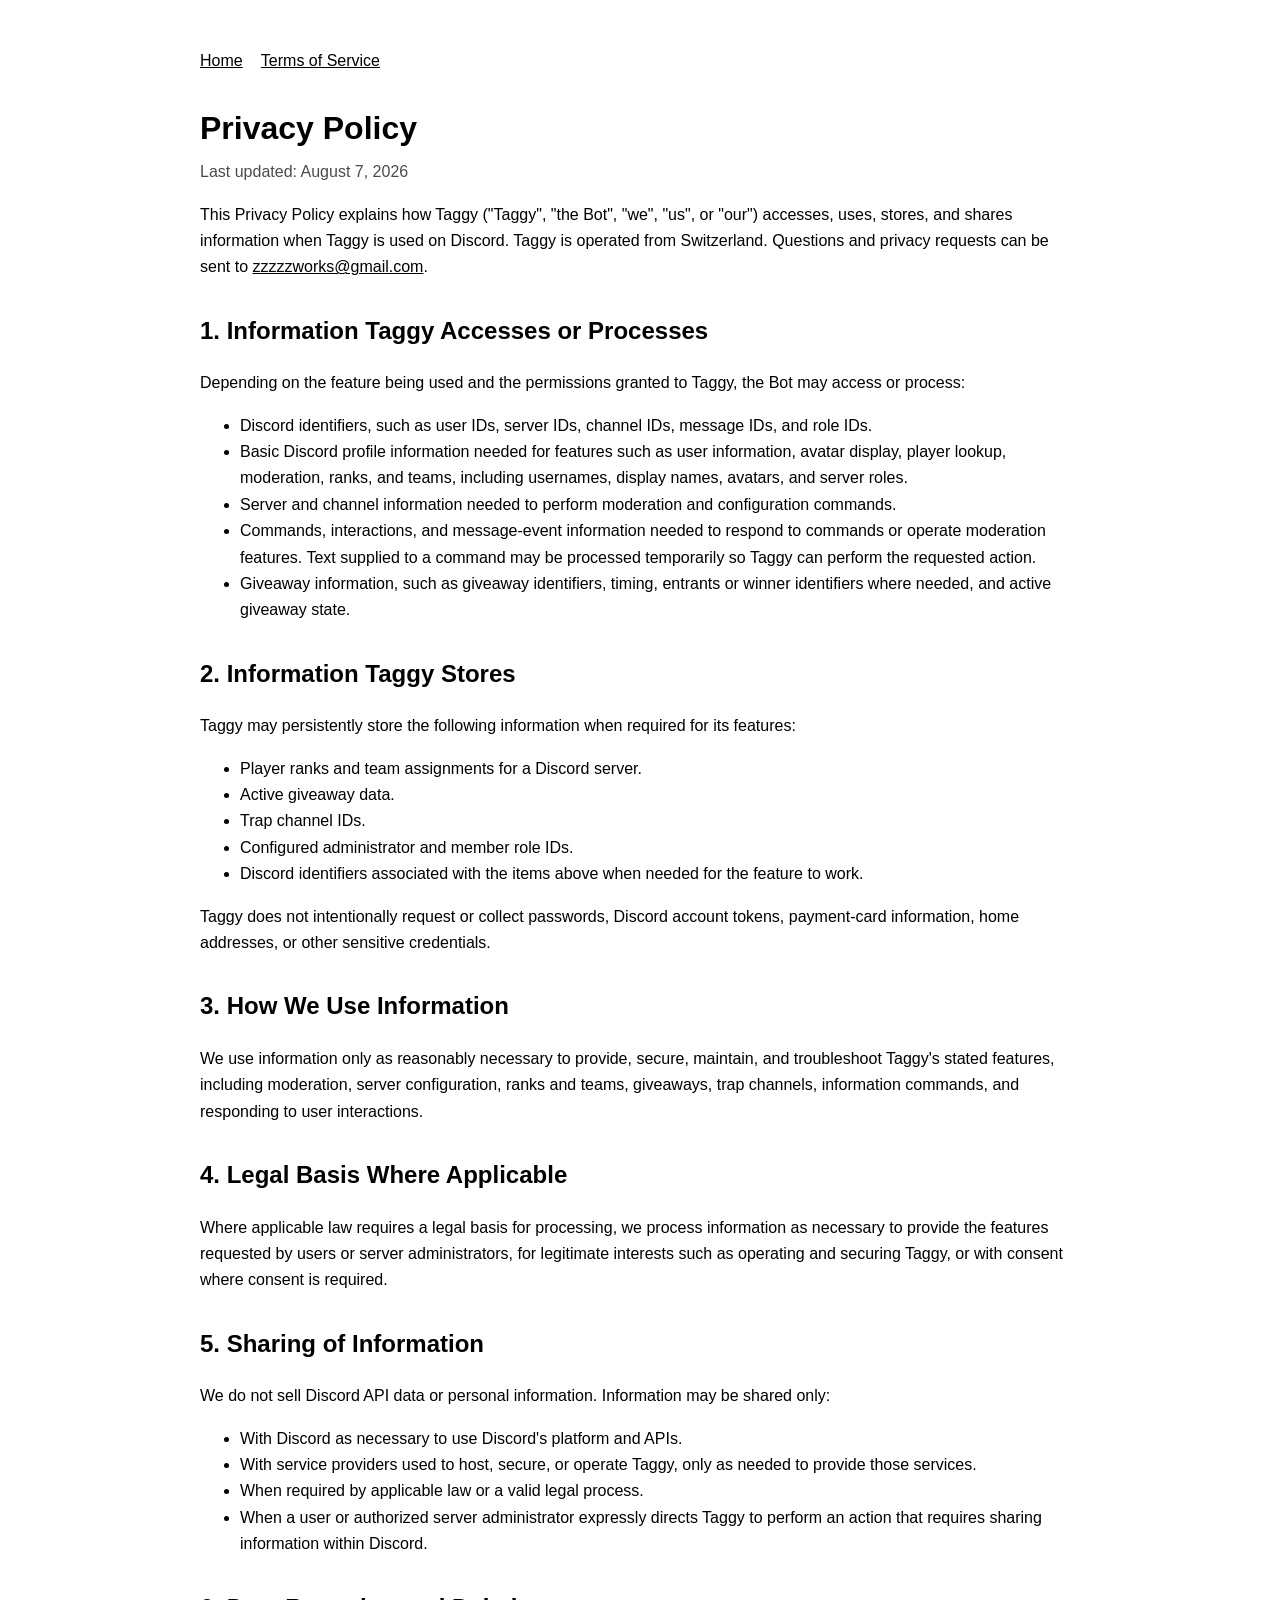
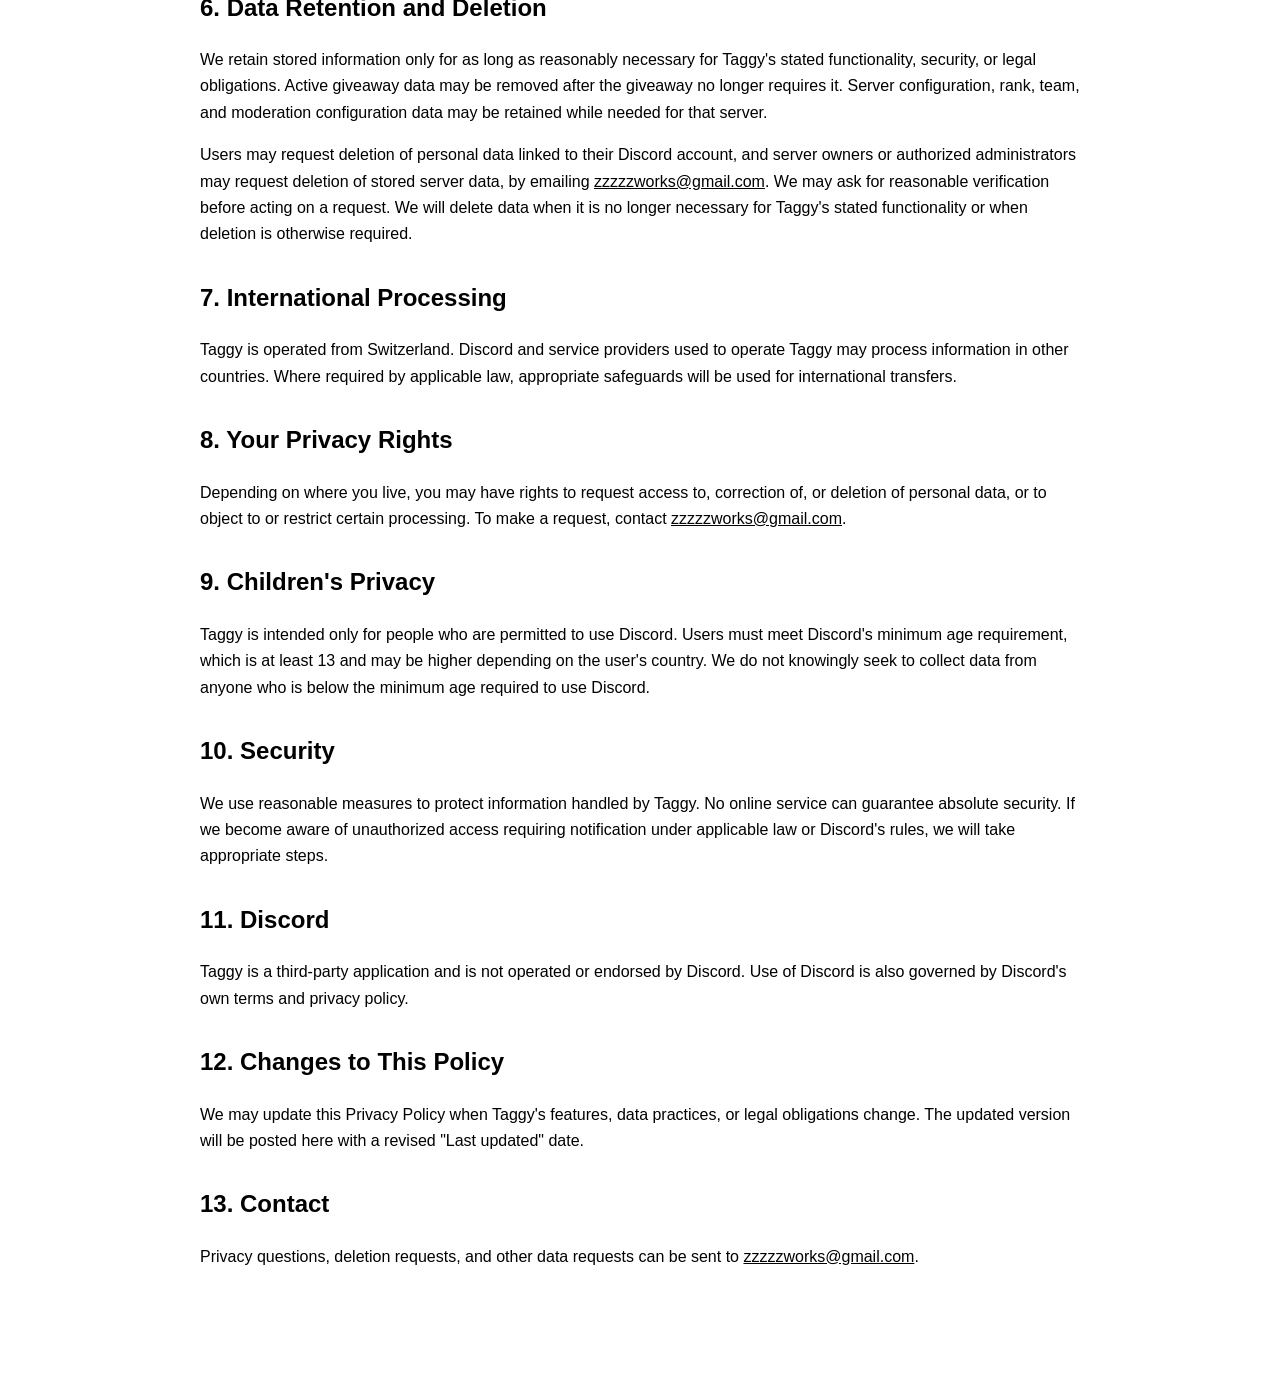
==== privacy.html @ 05d19efc "Add files via upload" ====
<!doctype html>
<html lang="en">
<head>
  <meta charset="utf-8">
  <meta name="viewport" content="width=device-width, initial-scale=1">
  <title>Privacy Policy - Taggy</title>
  
  <style>
    :root { color-scheme: light dark; }
    body {
      font-family: Arial, sans-serif;
      max-width: 880px;
      margin: 48px auto;
      padding: 0 22px 60px;
      line-height: 1.65;
    }
    nav { margin-bottom: 28px; }
    nav a { margin-right: 14px; }
    h1 { margin-bottom: 4px; }
    h2 { margin-top: 30px; }
    .muted { opacity: .7; margin-top: 0; }
    .card {
      display: block;
      padding: 18px;
      margin: 14px 0;
      border: 1px solid #8886;
      border-radius: 12px;
      text-decoration: none;
      font-weight: 700;
    }
    a { color: inherit; }
  </style>

</head>
<body>
  <nav><a href="index.html">Home</a> <a href="terms.html">Terms of Service</a></nav>

  <h1>Privacy Policy</h1>
  <p class="muted">Last updated: August 7, 2026</p>

  <p>This Privacy Policy explains how Taggy ("Taggy", "the Bot", "we", "us", or "our") accesses, uses, stores, and shares information when Taggy is used on Discord. Taggy is operated from Switzerland. Questions and privacy requests can be sent to <a href="mailto:zzzzzworks@gmail.com">zzzzzworks@gmail.com</a>.</p>

  <h2>1. Information Taggy Accesses or Processes</h2>
  <p>Depending on the feature being used and the permissions granted to Taggy, the Bot may access or process:</p>
  <ul>
    <li>Discord identifiers, such as user IDs, server IDs, channel IDs, message IDs, and role IDs.</li>
    <li>Basic Discord profile information needed for features such as user information, avatar display, player lookup, moderation, ranks, and teams, including usernames, display names, avatars, and server roles.</li>
    <li>Server and channel information needed to perform moderation and configuration commands.</li>
    <li>Commands, interactions, and message-event information needed to respond to commands or operate moderation features. Text supplied to a command may be processed temporarily so Taggy can perform the requested action.</li>
    <li>Giveaway information, such as giveaway identifiers, timing, entrants or winner identifiers where needed, and active giveaway state.</li>
  </ul>

  <h2>2. Information Taggy Stores</h2>
  <p>Taggy may persistently store the following information when required for its features:</p>
  <ul>
    <li>Player ranks and team assignments for a Discord server.</li>
    <li>Active giveaway data.</li>
    <li>Trap channel IDs.</li>
    <li>Configured administrator and member role IDs.</li>
    <li>Discord identifiers associated with the items above when needed for the feature to work.</li>
  </ul>
  <p>Taggy does not intentionally request or collect passwords, Discord account tokens, payment-card information, home addresses, or other sensitive credentials.</p>

  <h2>3. How We Use Information</h2>
  <p>We use information only as reasonably necessary to provide, secure, maintain, and troubleshoot Taggy's stated features, including moderation, server configuration, ranks and teams, giveaways, trap channels, information commands, and responding to user interactions.</p>

  <h2>4. Legal Basis Where Applicable</h2>
  <p>Where applicable law requires a legal basis for processing, we process information as necessary to provide the features requested by users or server administrators, for legitimate interests such as operating and securing Taggy, or with consent where consent is required.</p>

  <h2>5. Sharing of Information</h2>
  <p>We do not sell Discord API data or personal information. Information may be shared only:</p>
  <ul>
    <li>With Discord as necessary to use Discord's platform and APIs.</li>
    <li>With service providers used to host, secure, or operate Taggy, only as needed to provide those services.</li>
    <li>When required by applicable law or a valid legal process.</li>
    <li>When a user or authorized server administrator expressly directs Taggy to perform an action that requires sharing information within Discord.</li>
  </ul>

  <h2>6. Data Retention and Deletion</h2>
  <p>We retain stored information only for as long as reasonably necessary for Taggy's stated functionality, security, or legal obligations. Active giveaway data may be removed after the giveaway no longer requires it. Server configuration, rank, team, and moderation configuration data may be retained while needed for that server.</p>
  <p>Users may request deletion of personal data linked to their Discord account, and server owners or authorized administrators may request deletion of stored server data, by emailing <a href="mailto:zzzzzworks@gmail.com">zzzzzworks@gmail.com</a>. We may ask for reasonable verification before acting on a request. We will delete data when it is no longer necessary for Taggy's stated functionality or when deletion is otherwise required.</p>

  <h2>7. International Processing</h2>
  <p>Taggy is operated from Switzerland. Discord and service providers used to operate Taggy may process information in other countries. Where required by applicable law, appropriate safeguards will be used for international transfers.</p>

  <h2>8. Your Privacy Rights</h2>
  <p>Depending on where you live, you may have rights to request access to, correction of, or deletion of personal data, or to object to or restrict certain processing. To make a request, contact <a href="mailto:zzzzzworks@gmail.com">zzzzzworks@gmail.com</a>.</p>

  <h2>9. Children's Privacy</h2>
  <p>Taggy is intended only for people who are permitted to use Discord. Users must meet Discord's minimum age requirement, which is at least 13 and may be higher depending on the user's country. We do not knowingly seek to collect data from anyone who is below the minimum age required to use Discord.</p>

  <h2>10. Security</h2>
  <p>We use reasonable measures to protect information handled by Taggy. No online service can guarantee absolute security. If we become aware of unauthorized access requiring notification under applicable law or Discord's rules, we will take appropriate steps.</p>

  <h2>11. Discord</h2>
  <p>Taggy is a third-party application and is not operated or endorsed by Discord. Use of Discord is also governed by Discord's own terms and privacy policy.</p>

  <h2>12. Changes to This Policy</h2>
  <p>We may update this Privacy Policy when Taggy's features, data practices, or legal obligations change. The updated version will be posted here with a revised "Last updated" date.</p>

  <h2>13. Contact</h2>
  <p>Privacy questions, deletion requests, and other data requests can be sent to <a href="mailto:zzzzzworks@gmail.com">zzzzzworks@gmail.com</a>.</p>
</body>
</html>
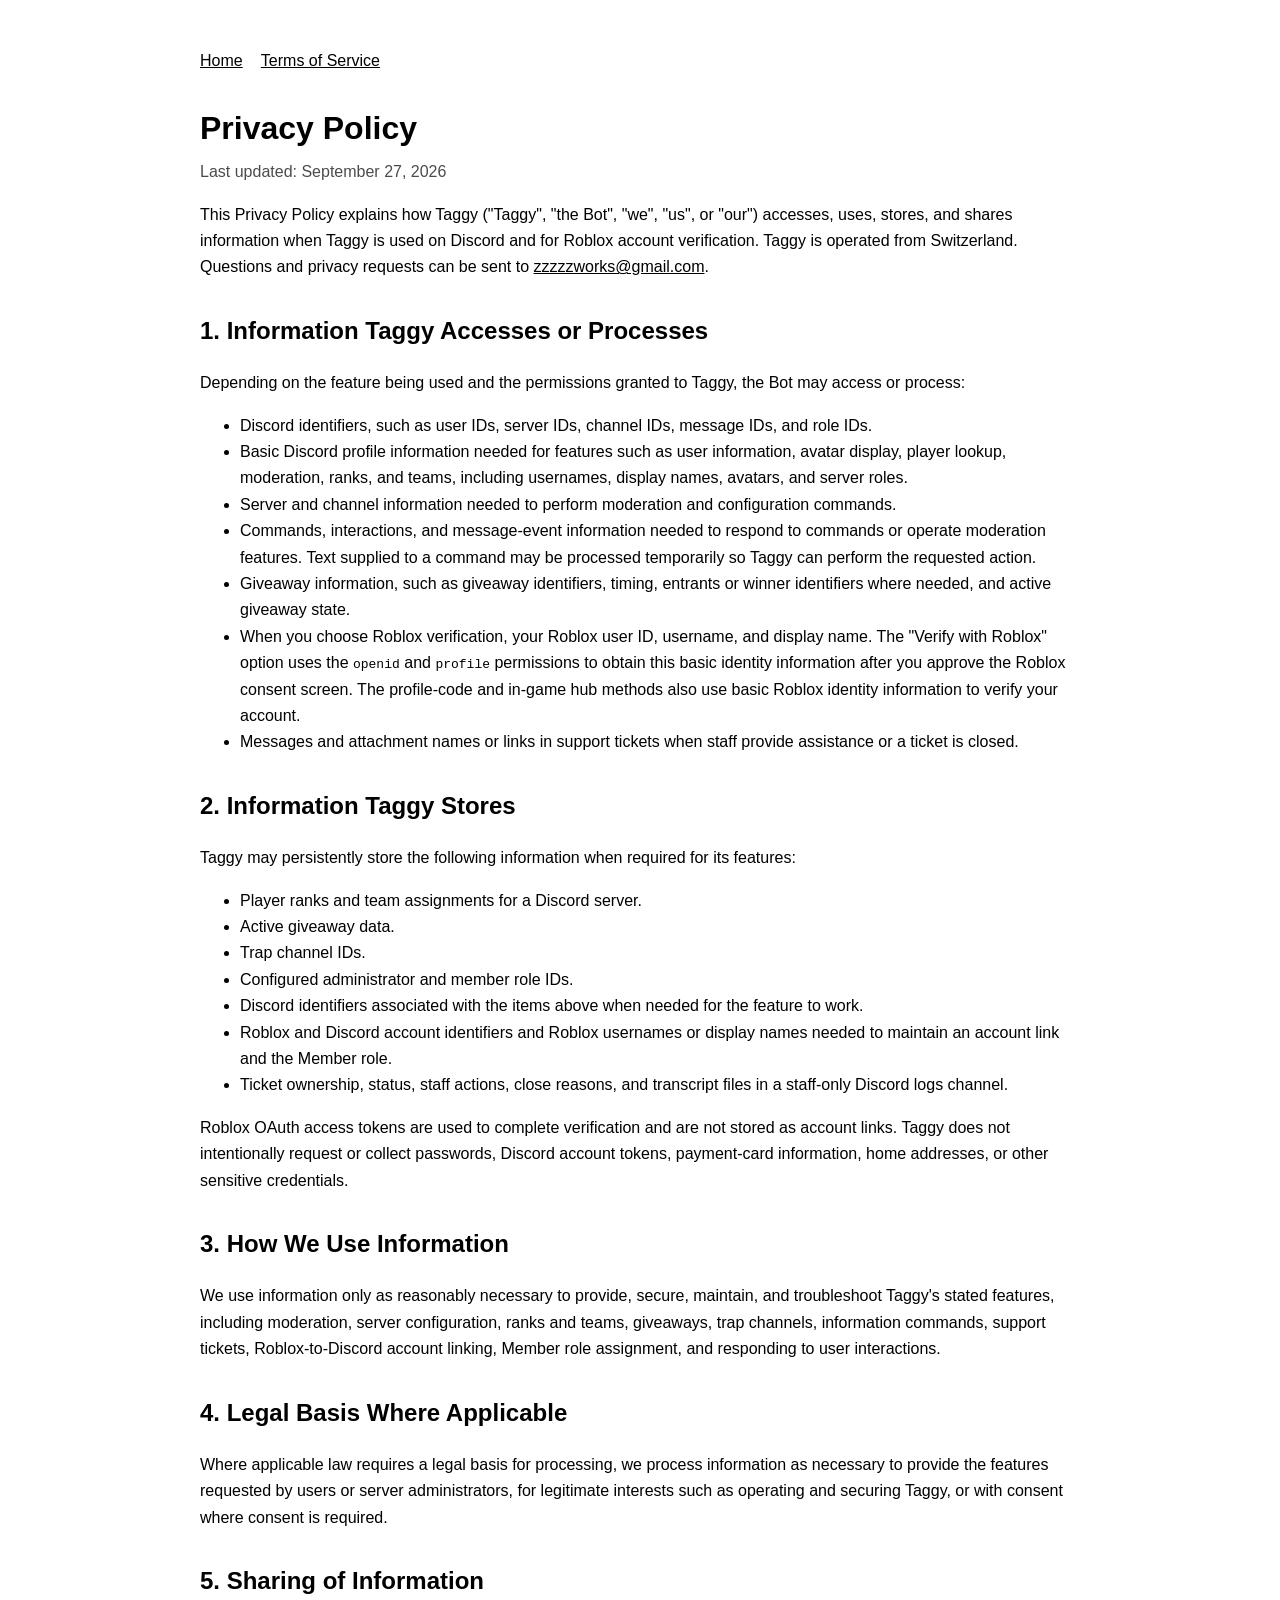
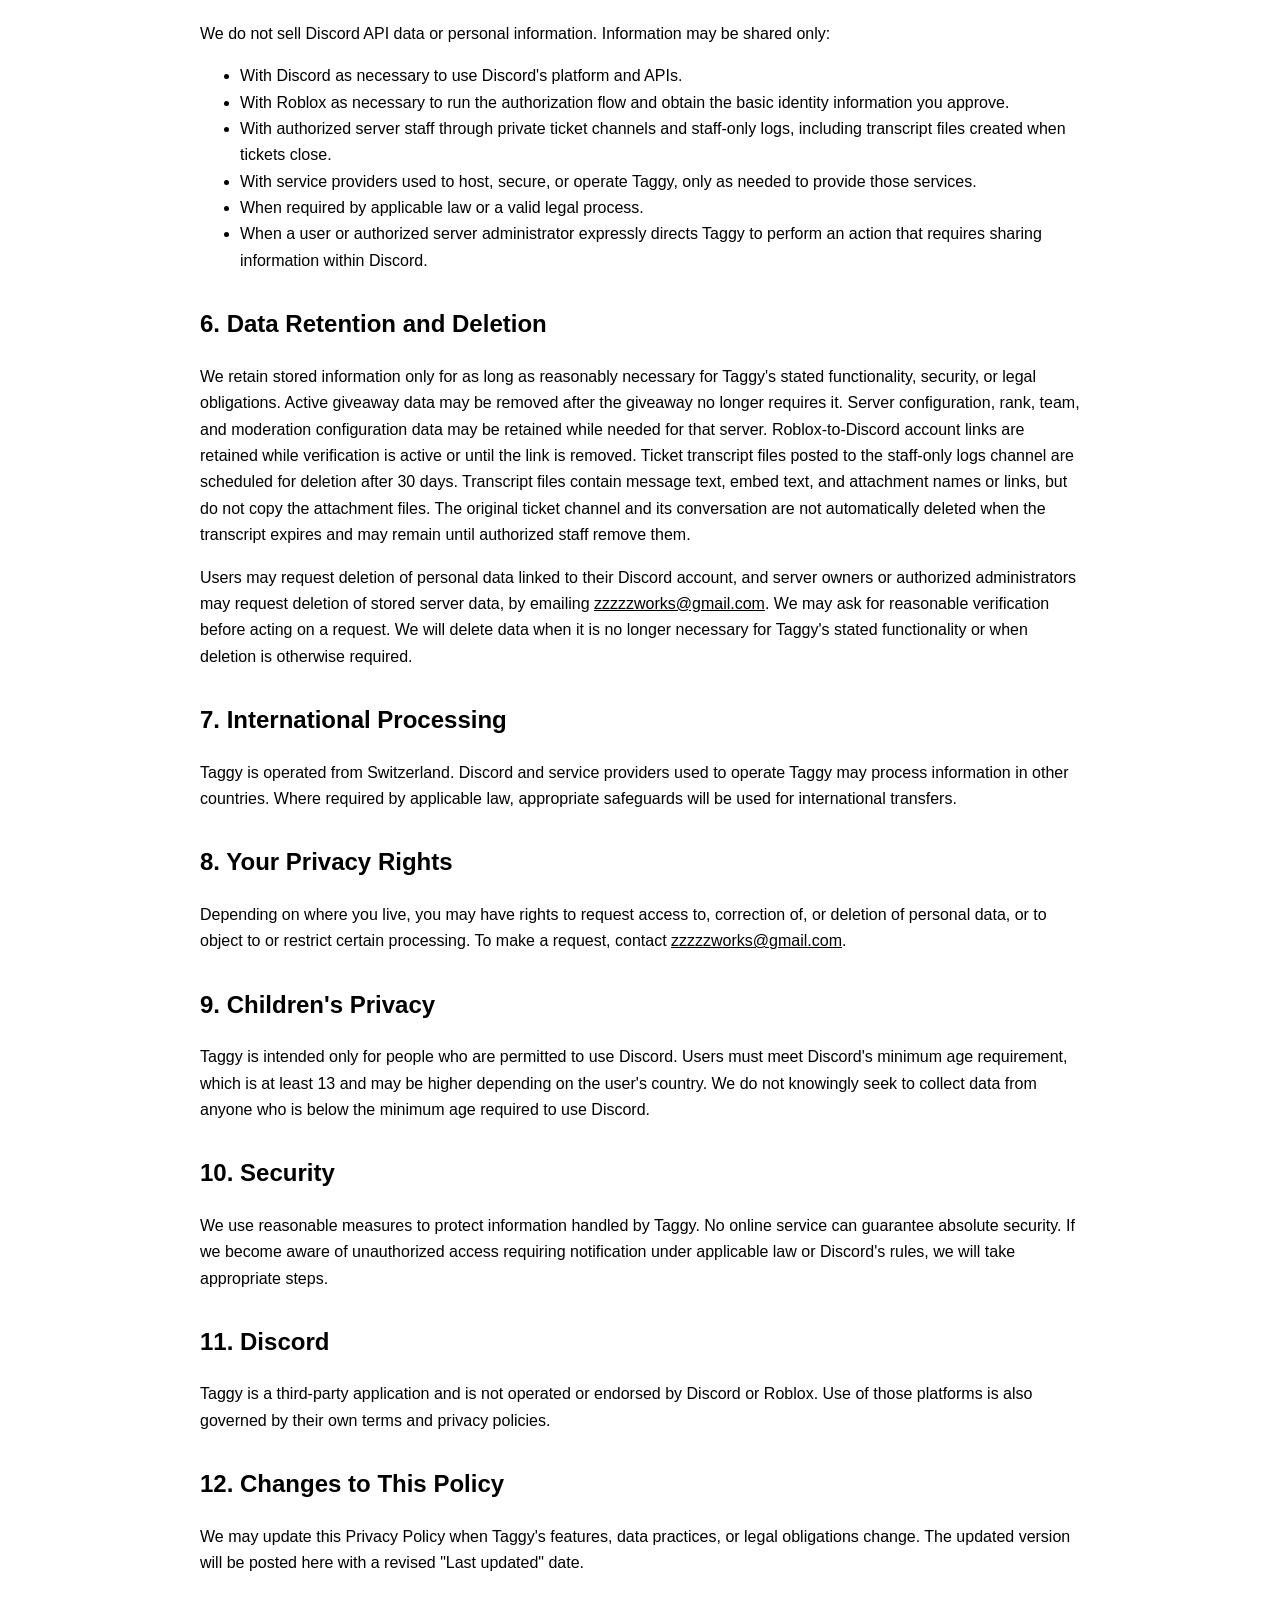
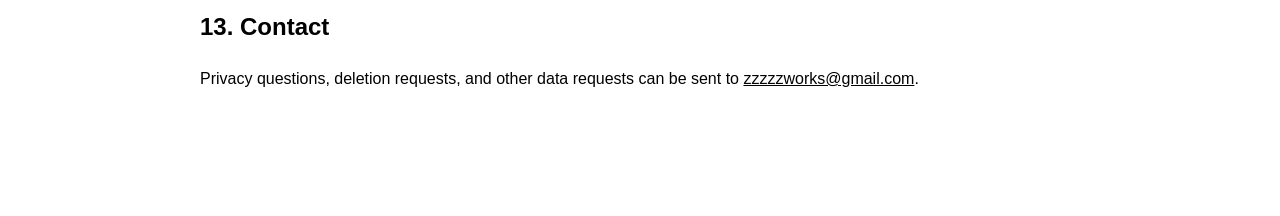
==== commit b0c3d848: "Document Roblox verification and ticket data" ====
--- a/privacy.html
+++ b/privacy.html
@@ -1,104 +1,110 @@
-<!doctype html>
-<html lang="en">
-<head>
-  <meta charset="utf-8">
-  <meta name="viewport" content="width=device-width, initial-scale=1">
-  <title>Privacy Policy - Taggy</title>
-  
-  <style>
-    :root { color-scheme: light dark; }
-    body {
-      font-family: Arial, sans-serif;
-      max-width: 880px;
-      margin: 48px auto;
-      padding: 0 22px 60px;
-      line-height: 1.65;
-    }
-    nav { margin-bottom: 28px; }
-    nav a { margin-right: 14px; }
-    h1 { margin-bottom: 4px; }
-    h2 { margin-top: 30px; }
-    .muted { opacity: .7; margin-top: 0; }
-    .card {
-      display: block;
-      padding: 18px;
-      margin: 14px 0;
-      border: 1px solid #8886;
-      border-radius: 12px;
-      text-decoration: none;
-      font-weight: 700;
-    }
-    a { color: inherit; }
-  </style>
-
-</head>
-<body>
-  <nav><a href="index.html">Home</a> <a href="terms.html">Terms of Service</a></nav>
-
-  <h1>Privacy Policy</h1>
-  <p class="muted">Last updated: August 7, 2026</p>
-
-  <p>This Privacy Policy explains how Taggy ("Taggy", "the Bot", "we", "us", or "our") accesses, uses, stores, and shares information when Taggy is used on Discord. Taggy is operated from Switzerland. Questions and privacy requests can be sent to <a href="mailto:zzzzzworks@gmail.com">zzzzzworks@gmail.com</a>.</p>
-
-  <h2>1. Information Taggy Accesses or Processes</h2>
-  <p>Depending on the feature being used and the permissions granted to Taggy, the Bot may access or process:</p>
-  <ul>
-    <li>Discord identifiers, such as user IDs, server IDs, channel IDs, message IDs, and role IDs.</li>
-    <li>Basic Discord profile information needed for features such as user information, avatar display, player lookup, moderation, ranks, and teams, including usernames, display names, avatars, and server roles.</li>
-    <li>Server and channel information needed to perform moderation and configuration commands.</li>
-    <li>Commands, interactions, and message-event information needed to respond to commands or operate moderation features. Text supplied to a command may be processed temporarily so Taggy can perform the requested action.</li>
+<!doctype html>
+<html lang="en">
+<head>
+  <meta charset="utf-8">
+  <meta name="viewport" content="width=device-width, initial-scale=1">
+  <title>Privacy Policy - Taggy</title>
+  
+  <style>
+    :root { color-scheme: light dark; }
+    body {
+      font-family: Arial, sans-serif;
+      max-width: 880px;
+      margin: 48px auto;
+      padding: 0 22px 60px;
+      line-height: 1.65;
+    }
+    nav { margin-bottom: 28px; }
+    nav a { margin-right: 14px; }
+    h1 { margin-bottom: 4px; }
+    h2 { margin-top: 30px; }
+    .muted { opacity: .7; margin-top: 0; }
+    .card {
+      display: block;
+      padding: 18px;
+      margin: 14px 0;
+      border: 1px solid #8886;
+      border-radius: 12px;
+      text-decoration: none;
+      font-weight: 700;
+    }
+    a { color: inherit; }
+  </style>
+
+</head>
+<body>
+  <nav><a href="index.html">Home</a> <a href="terms.html">Terms of Service</a></nav>
+
+  <h1>Privacy Policy</h1>
+  <p class="muted">Last updated: September 27, 2026</p>
+
+  <p>This Privacy Policy explains how Taggy ("Taggy", "the Bot", "we", "us", or "our") accesses, uses, stores, and shares information when Taggy is used on Discord and for Roblox account verification. Taggy is operated from Switzerland. Questions and privacy requests can be sent to <a href="mailto:zzzzzworks@gmail.com">zzzzzworks@gmail.com</a>.</p>
+
+  <h2>1. Information Taggy Accesses or Processes</h2>
+  <p>Depending on the feature being used and the permissions granted to Taggy, the Bot may access or process:</p>
+  <ul>
+    <li>Discord identifiers, such as user IDs, server IDs, channel IDs, message IDs, and role IDs.</li>
+    <li>Basic Discord profile information needed for features such as user information, avatar display, player lookup, moderation, ranks, and teams, including usernames, display names, avatars, and server roles.</li>
+    <li>Server and channel information needed to perform moderation and configuration commands.</li>
+    <li>Commands, interactions, and message-event information needed to respond to commands or operate moderation features. Text supplied to a command may be processed temporarily so Taggy can perform the requested action.</li>
     <li>Giveaway information, such as giveaway identifiers, timing, entrants or winner identifiers where needed, and active giveaway state.</li>
+    <li>When you choose Roblox verification, your Roblox user ID, username, and display name. The "Verify with Roblox" option uses the <code>openid</code> and <code>profile</code> permissions to obtain this basic identity information after you approve the Roblox consent screen. The profile-code and in-game hub methods also use basic Roblox identity information to verify your account.</li>
+    <li>Messages and attachment names or links in support tickets when staff provide assistance or a ticket is closed.</li>
+  </ul>
+
+  <h2>2. Information Taggy Stores</h2>
+  <p>Taggy may persistently store the following information when required for its features:</p>
+  <ul>
+    <li>Player ranks and team assignments for a Discord server.</li>
+    <li>Active giveaway data.</li>
+    <li>Trap channel IDs.</li>
+    <li>Configured administrator and member role IDs.</li>
+    <li>Discord identifiers associated with the items above when needed for the feature to work.</li>
+    <li>Roblox and Discord account identifiers and Roblox usernames or display names needed to maintain an account link and the Member role.</li>
+    <li>Ticket ownership, status, staff actions, close reasons, and transcript files in a staff-only Discord logs channel.</li>
   </ul>
-
-  <h2>2. Information Taggy Stores</h2>
-  <p>Taggy may persistently store the following information when required for its features:</p>
-  <ul>
-    <li>Player ranks and team assignments for a Discord server.</li>
-    <li>Active giveaway data.</li>
-    <li>Trap channel IDs.</li>
-    <li>Configured administrator and member role IDs.</li>
-    <li>Discord identifiers associated with the items above when needed for the feature to work.</li>
-  </ul>
-  <p>Taggy does not intentionally request or collect passwords, Discord account tokens, payment-card information, home addresses, or other sensitive credentials.</p>
-
-  <h2>3. How We Use Information</h2>
-  <p>We use information only as reasonably necessary to provide, secure, maintain, and troubleshoot Taggy's stated features, including moderation, server configuration, ranks and teams, giveaways, trap channels, information commands, and responding to user interactions.</p>
-
-  <h2>4. Legal Basis Where Applicable</h2>
-  <p>Where applicable law requires a legal basis for processing, we process information as necessary to provide the features requested by users or server administrators, for legitimate interests such as operating and securing Taggy, or with consent where consent is required.</p>
-
-  <h2>5. Sharing of Information</h2>
-  <p>We do not sell Discord API data or personal information. Information may be shared only:</p>
-  <ul>
+  <p>Roblox OAuth access tokens are used to complete verification and are not stored as account links. Taggy does not intentionally request or collect passwords, Discord account tokens, payment-card information, home addresses, or other sensitive credentials.</p>
+
+  <h2>3. How We Use Information</h2>
+  <p>We use information only as reasonably necessary to provide, secure, maintain, and troubleshoot Taggy's stated features, including moderation, server configuration, ranks and teams, giveaways, trap channels, information commands, support tickets, Roblox-to-Discord account linking, Member role assignment, and responding to user interactions.</p>
+
+  <h2>4. Legal Basis Where Applicable</h2>
+  <p>Where applicable law requires a legal basis for processing, we process information as necessary to provide the features requested by users or server administrators, for legitimate interests such as operating and securing Taggy, or with consent where consent is required.</p>
+
+  <h2>5. Sharing of Information</h2>
+  <p>We do not sell Discord API data or personal information. Information may be shared only:</p>
+  <ul>
     <li>With Discord as necessary to use Discord's platform and APIs.</li>
-    <li>With service providers used to host, secure, or operate Taggy, only as needed to provide those services.</li>
-    <li>When required by applicable law or a valid legal process.</li>
-    <li>When a user or authorized server administrator expressly directs Taggy to perform an action that requires sharing information within Discord.</li>
-  </ul>
-
-  <h2>6. Data Retention and Deletion</h2>
-  <p>We retain stored information only for as long as reasonably necessary for Taggy's stated functionality, security, or legal obligations. Active giveaway data may be removed after the giveaway no longer requires it. Server configuration, rank, team, and moderation configuration data may be retained while needed for that server.</p>
-  <p>Users may request deletion of personal data linked to their Discord account, and server owners or authorized administrators may request deletion of stored server data, by emailing <a href="mailto:zzzzzworks@gmail.com">zzzzzworks@gmail.com</a>. We may ask for reasonable verification before acting on a request. We will delete data when it is no longer necessary for Taggy's stated functionality or when deletion is otherwise required.</p>
-
-  <h2>7. International Processing</h2>
-  <p>Taggy is operated from Switzerland. Discord and service providers used to operate Taggy may process information in other countries. Where required by applicable law, appropriate safeguards will be used for international transfers.</p>
-
-  <h2>8. Your Privacy Rights</h2>
-  <p>Depending on where you live, you may have rights to request access to, correction of, or deletion of personal data, or to object to or restrict certain processing. To make a request, contact <a href="mailto:zzzzzworks@gmail.com">zzzzzworks@gmail.com</a>.</p>
-
-  <h2>9. Children's Privacy</h2>
-  <p>Taggy is intended only for people who are permitted to use Discord. Users must meet Discord's minimum age requirement, which is at least 13 and may be higher depending on the user's country. We do not knowingly seek to collect data from anyone who is below the minimum age required to use Discord.</p>
-
-  <h2>10. Security</h2>
-  <p>We use reasonable measures to protect information handled by Taggy. No online service can guarantee absolute security. If we become aware of unauthorized access requiring notification under applicable law or Discord's rules, we will take appropriate steps.</p>
-
-  <h2>11. Discord</h2>
-  <p>Taggy is a third-party application and is not operated or endorsed by Discord. Use of Discord is also governed by Discord's own terms and privacy policy.</p>
-
-  <h2>12. Changes to This Policy</h2>
-  <p>We may update this Privacy Policy when Taggy's features, data practices, or legal obligations change. The updated version will be posted here with a revised "Last updated" date.</p>
-
-  <h2>13. Contact</h2>
-  <p>Privacy questions, deletion requests, and other data requests can be sent to <a href="mailto:zzzzzworks@gmail.com">zzzzzworks@gmail.com</a>.</p>
-</body>
-</html>
+    <li>With Roblox as necessary to run the authorization flow and obtain the basic identity information you approve.</li>
+    <li>With authorized server staff through private ticket channels and staff-only logs, including transcript files created when tickets close.</li>
+    <li>With service providers used to host, secure, or operate Taggy, only as needed to provide those services.</li>
+    <li>When required by applicable law or a valid legal process.</li>
+    <li>When a user or authorized server administrator expressly directs Taggy to perform an action that requires sharing information within Discord.</li>
+  </ul>
+
+  <h2>6. Data Retention and Deletion</h2>
+  <p>We retain stored information only for as long as reasonably necessary for Taggy's stated functionality, security, or legal obligations. Active giveaway data may be removed after the giveaway no longer requires it. Server configuration, rank, team, and moderation configuration data may be retained while needed for that server. Roblox-to-Discord account links are retained while verification is active or until the link is removed. Ticket transcript files posted to the staff-only logs channel are scheduled for deletion after 30 days. Transcript files contain message text, embed text, and attachment names or links, but do not copy the attachment files. The original ticket channel and its conversation are not automatically deleted when the transcript expires and may remain until authorized staff remove them.</p>
+  <p>Users may request deletion of personal data linked to their Discord account, and server owners or authorized administrators may request deletion of stored server data, by emailing <a href="mailto:zzzzzworks@gmail.com">zzzzzworks@gmail.com</a>. We may ask for reasonable verification before acting on a request. We will delete data when it is no longer necessary for Taggy's stated functionality or when deletion is otherwise required.</p>
+
+  <h2>7. International Processing</h2>
+  <p>Taggy is operated from Switzerland. Discord and service providers used to operate Taggy may process information in other countries. Where required by applicable law, appropriate safeguards will be used for international transfers.</p>
+
+  <h2>8. Your Privacy Rights</h2>
+  <p>Depending on where you live, you may have rights to request access to, correction of, or deletion of personal data, or to object to or restrict certain processing. To make a request, contact <a href="mailto:zzzzzworks@gmail.com">zzzzzworks@gmail.com</a>.</p>
+
+  <h2>9. Children's Privacy</h2>
+  <p>Taggy is intended only for people who are permitted to use Discord. Users must meet Discord's minimum age requirement, which is at least 13 and may be higher depending on the user's country. We do not knowingly seek to collect data from anyone who is below the minimum age required to use Discord.</p>
+
+  <h2>10. Security</h2>
+  <p>We use reasonable measures to protect information handled by Taggy. No online service can guarantee absolute security. If we become aware of unauthorized access requiring notification under applicable law or Discord's rules, we will take appropriate steps.</p>
+
+  <h2>11. Discord</h2>
+  <p>Taggy is a third-party application and is not operated or endorsed by Discord or Roblox. Use of those platforms is also governed by their own terms and privacy policies.</p>
+
+  <h2>12. Changes to This Policy</h2>
+  <p>We may update this Privacy Policy when Taggy's features, data practices, or legal obligations change. The updated version will be posted here with a revised "Last updated" date.</p>
+
+  <h2>13. Contact</h2>
+  <p>Privacy questions, deletion requests, and other data requests can be sent to <a href="mailto:zzzzzworks@gmail.com">zzzzzworks@gmail.com</a>.</p>
+</body>
+</html>
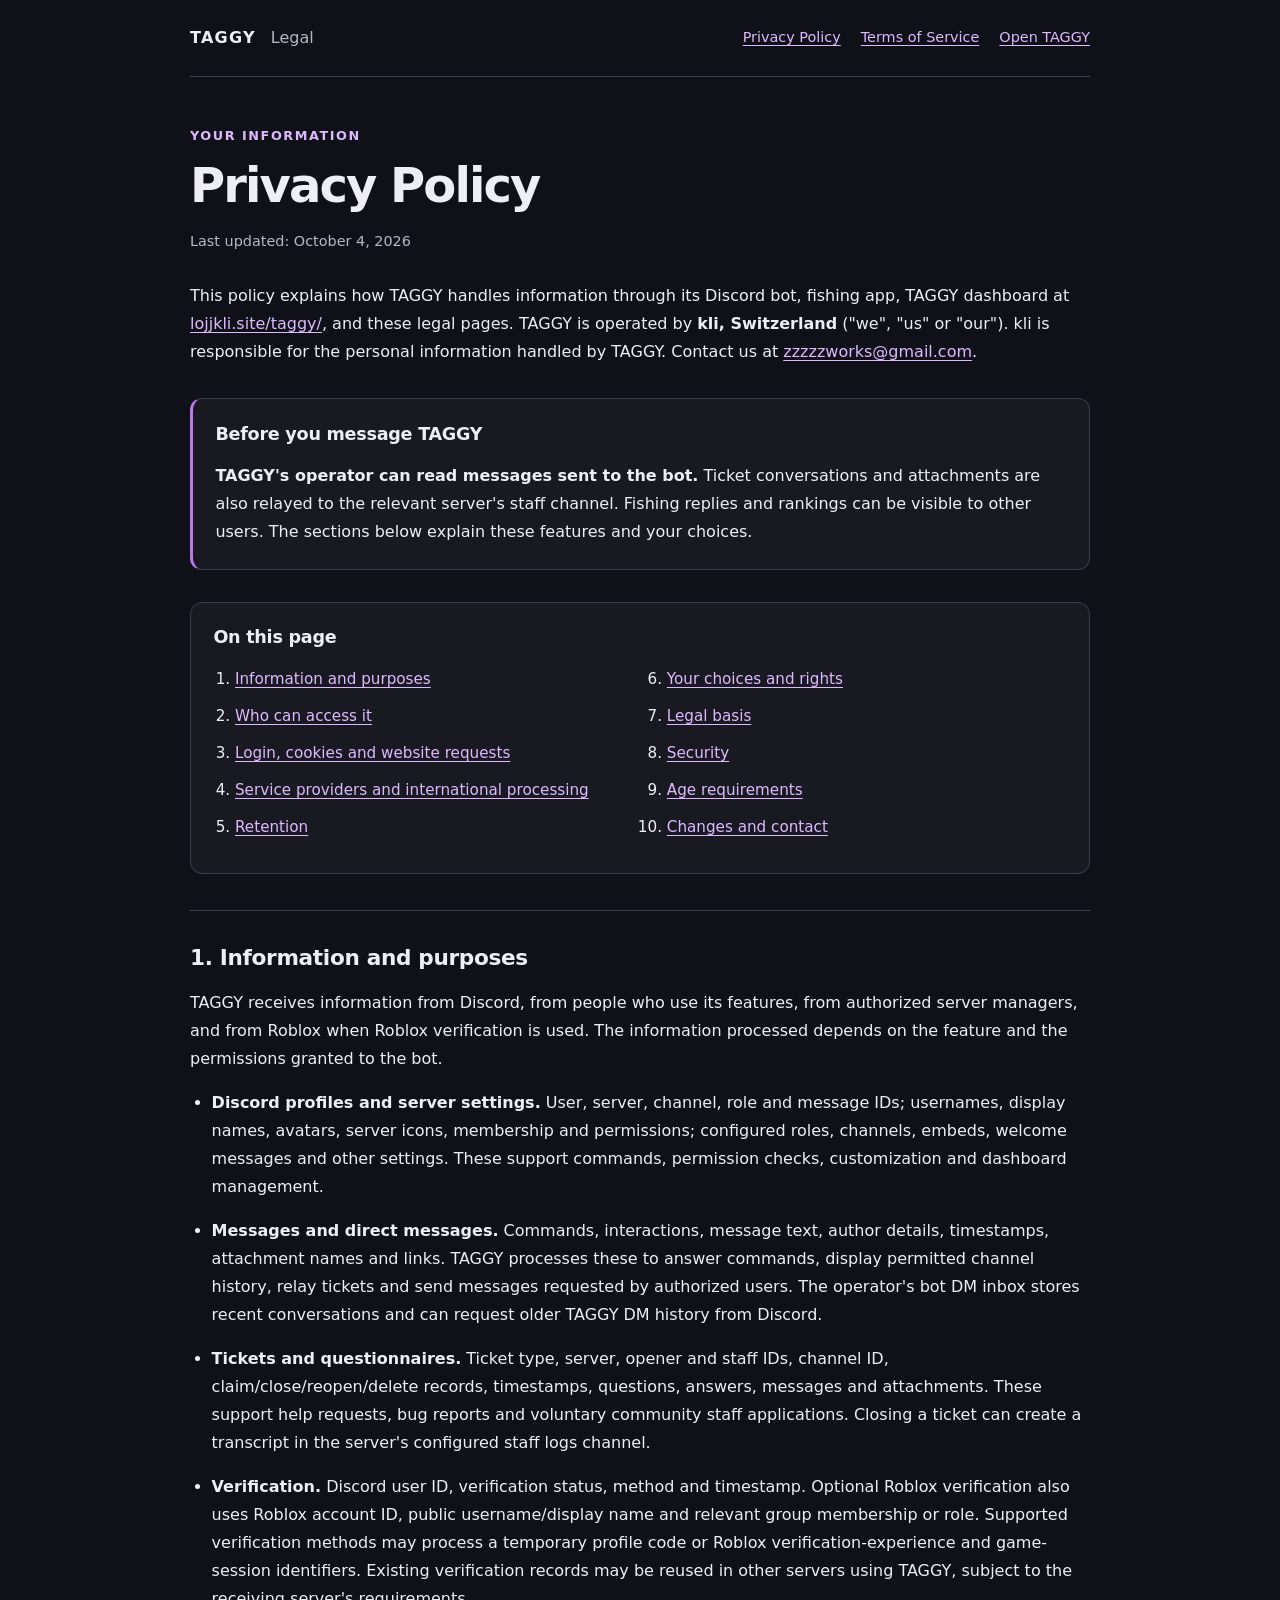
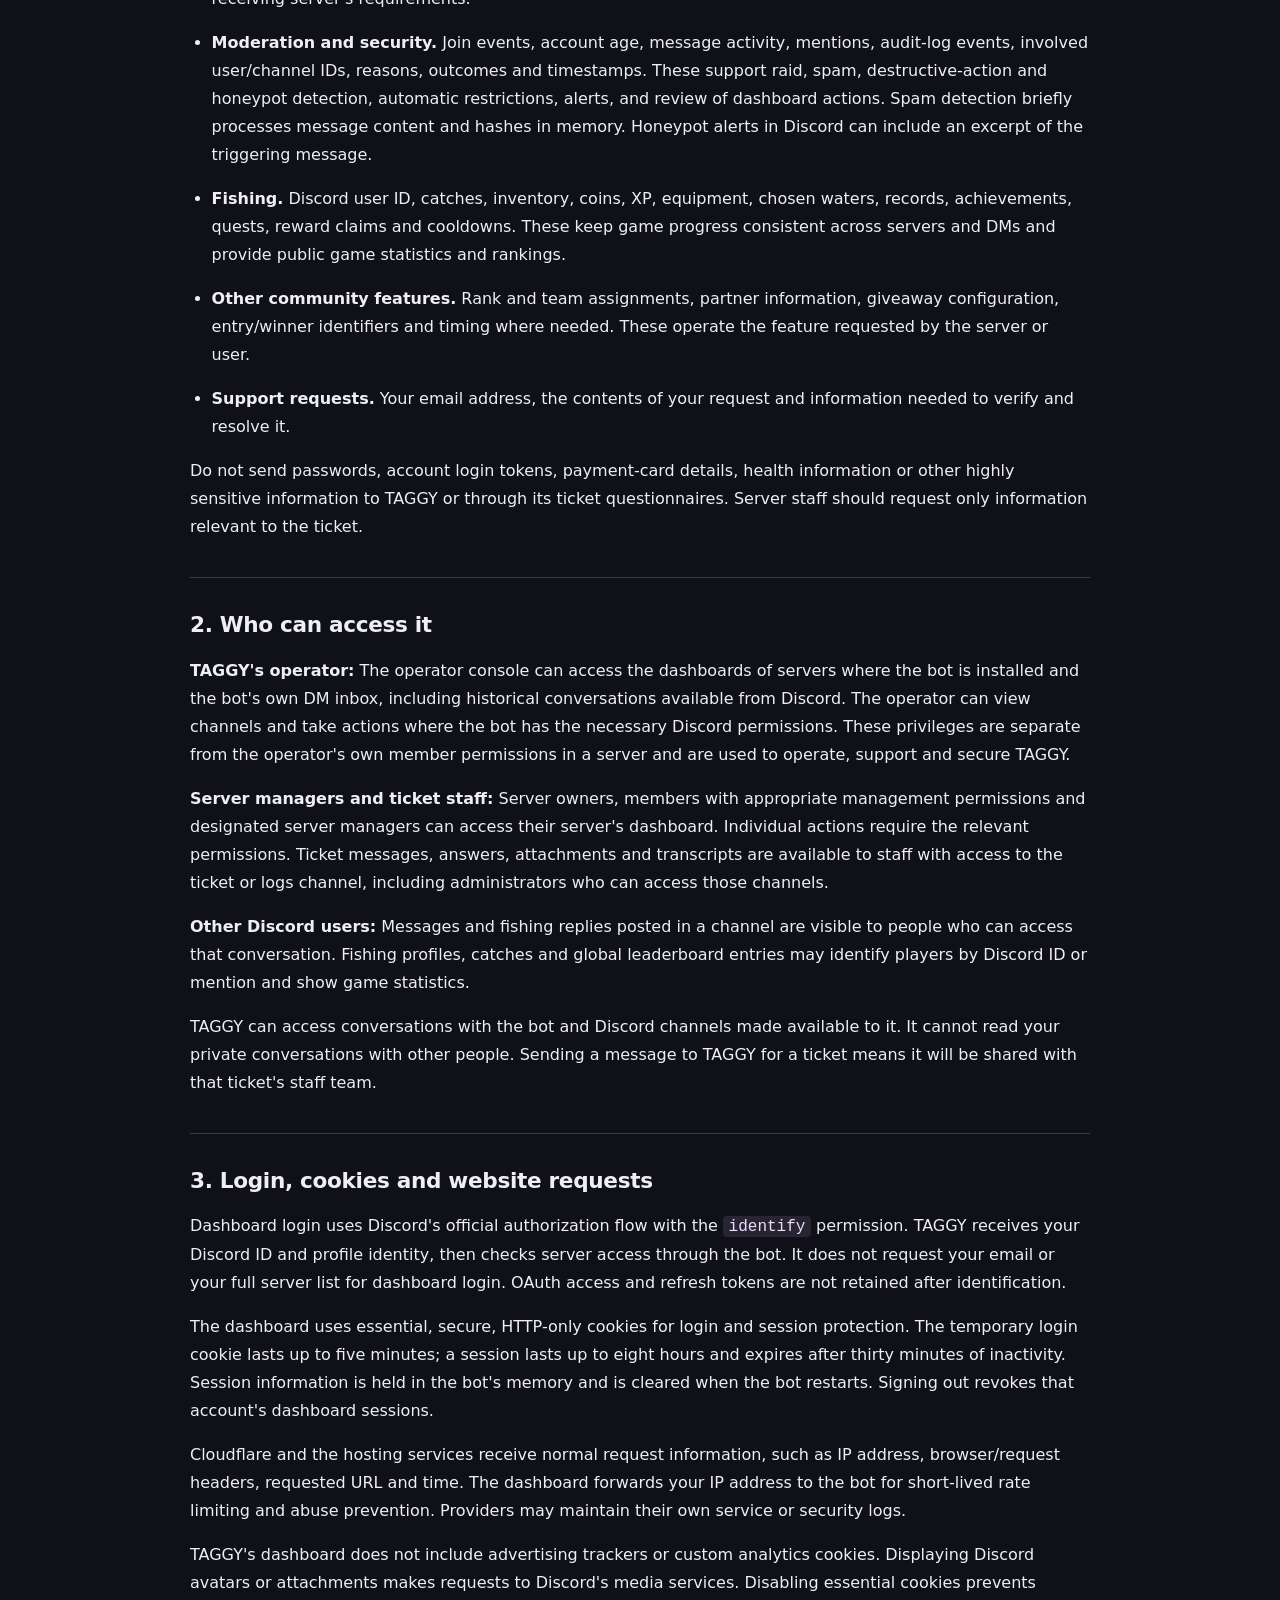
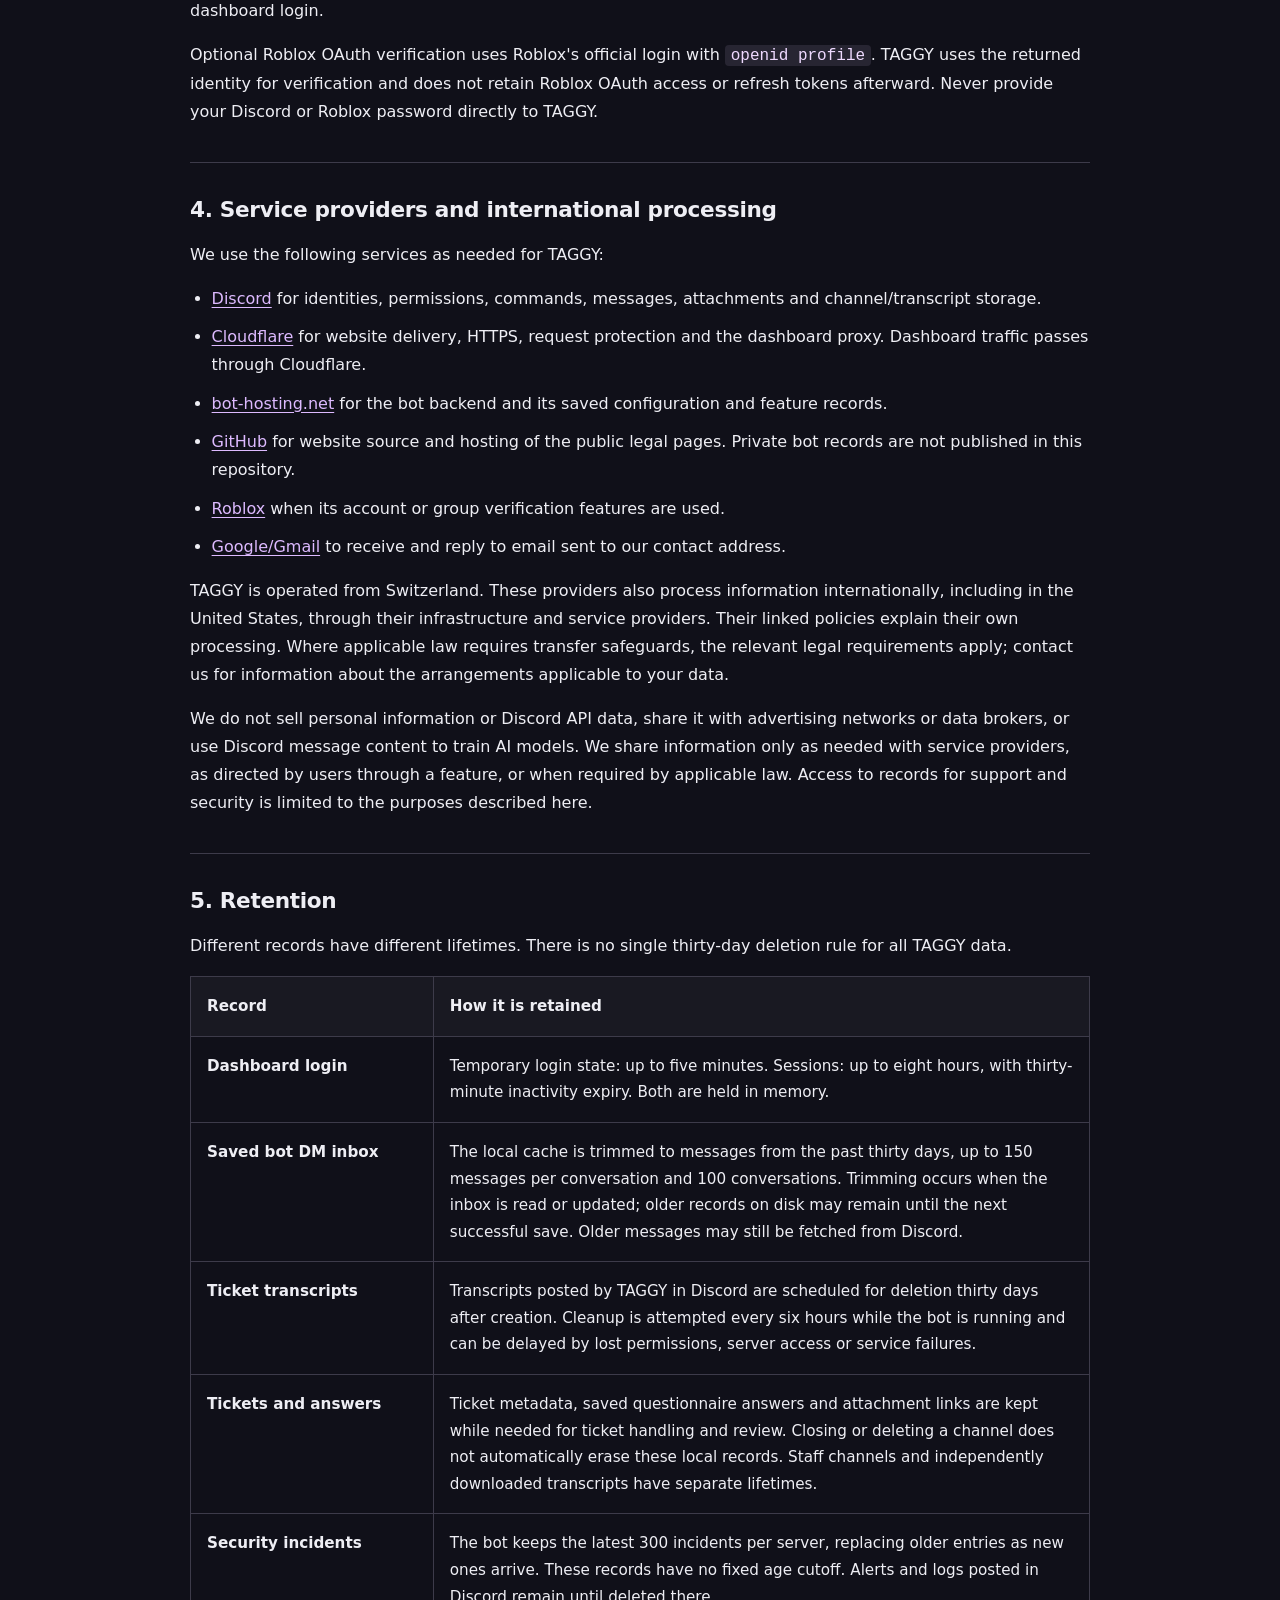
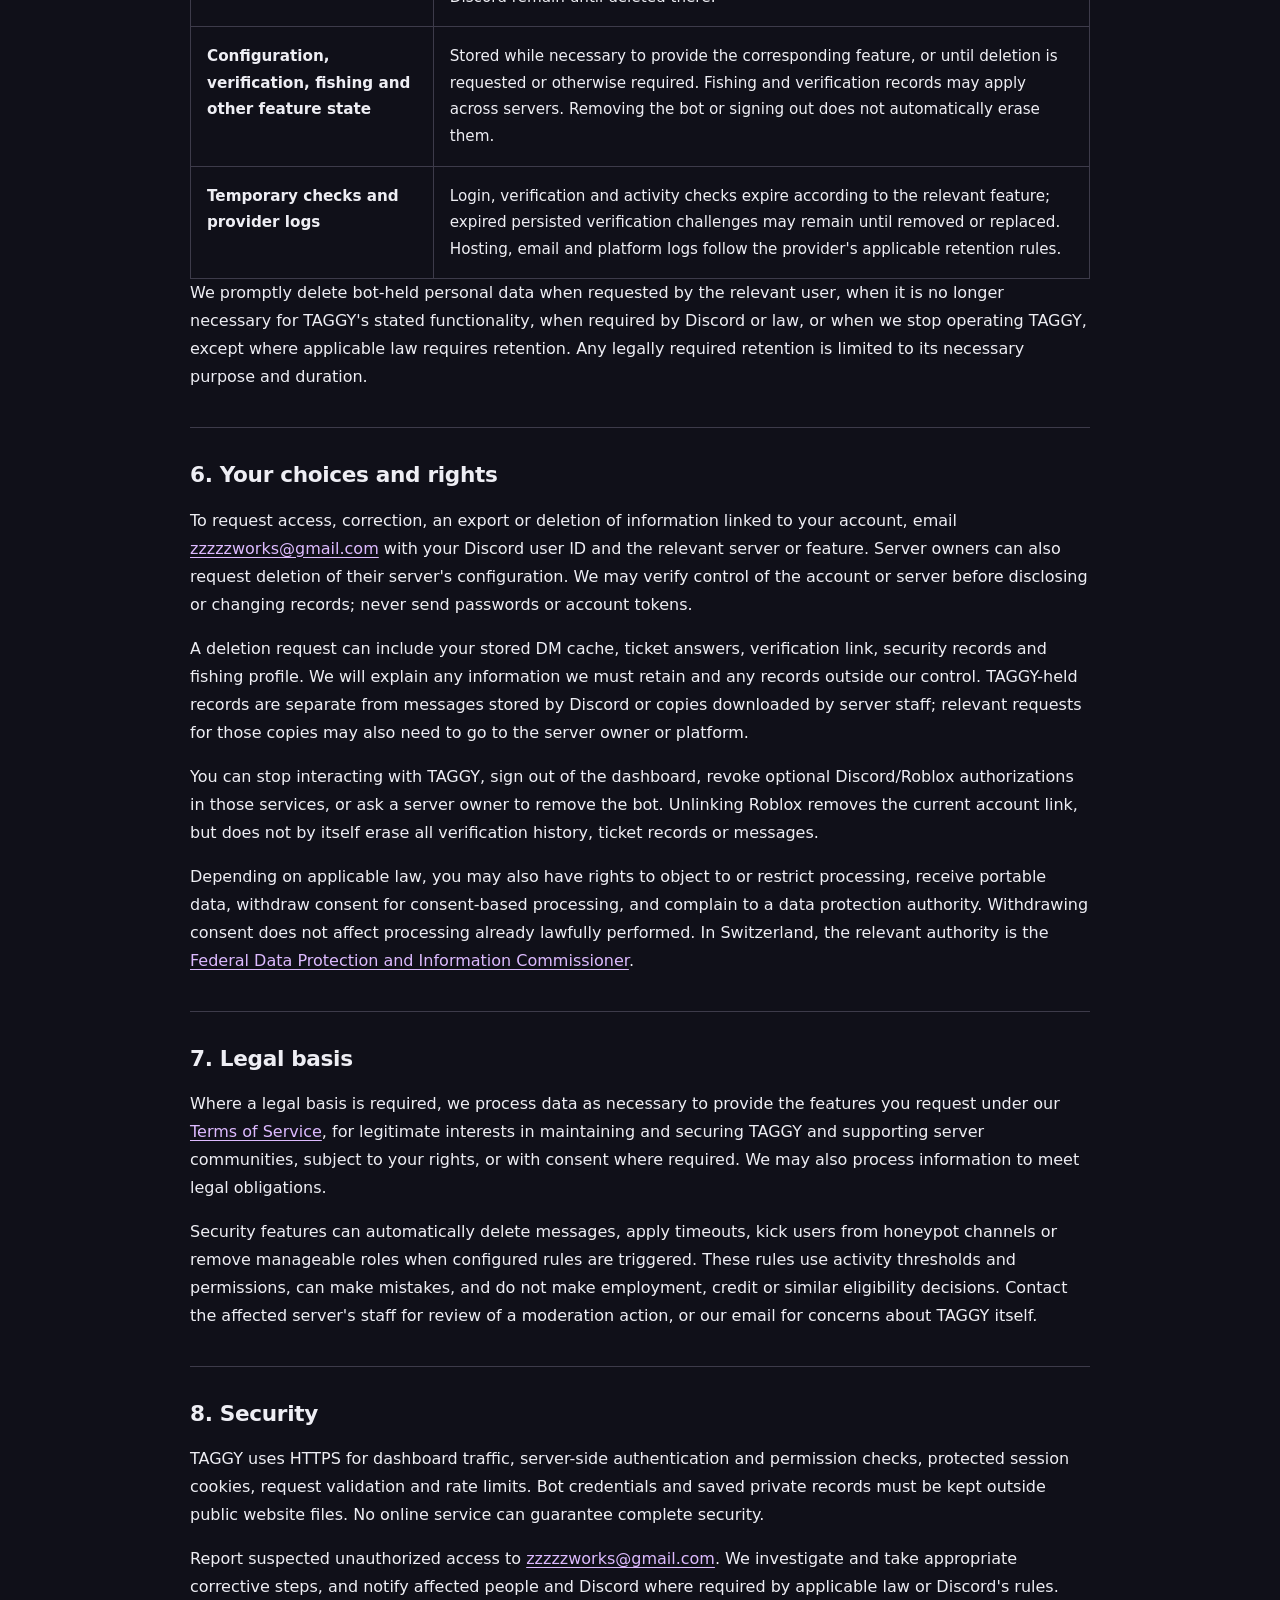
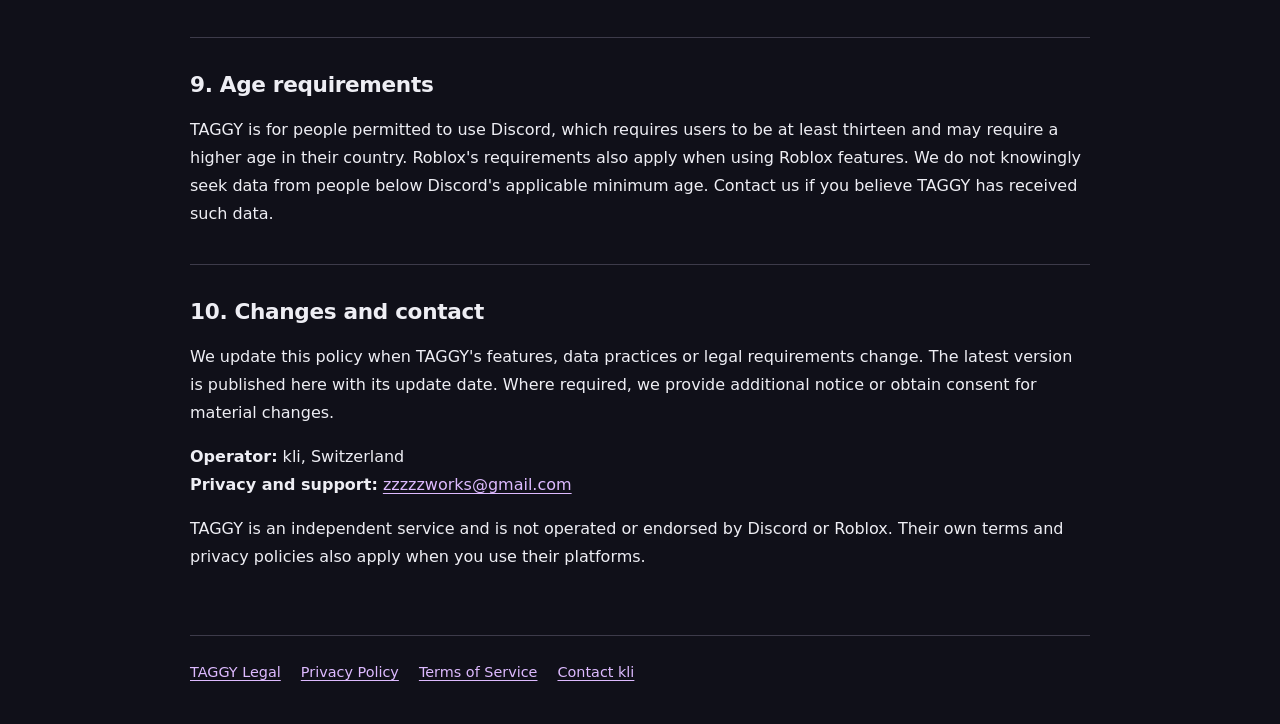
==== commit 44d47b51: "Add files via upload" ====
--- a/privacy.html
+++ b/privacy.html
@@ -1,110 +1,142 @@
-<!doctype html>
-<html lang="en">
-<head>
-  <meta charset="utf-8">
-  <meta name="viewport" content="width=device-width, initial-scale=1">
-  <title>Privacy Policy - Taggy</title>
-  
-  <style>
-    :root { color-scheme: light dark; }
-    body {
-      font-family: Arial, sans-serif;
-      max-width: 880px;
-      margin: 48px auto;
-      padding: 0 22px 60px;
-      line-height: 1.65;
-    }
-    nav { margin-bottom: 28px; }
-    nav a { margin-right: 14px; }
-    h1 { margin-bottom: 4px; }
-    h2 { margin-top: 30px; }
-    .muted { opacity: .7; margin-top: 0; }
-    .card {
-      display: block;
-      padding: 18px;
-      margin: 14px 0;
-      border: 1px solid #8886;
-      border-radius: 12px;
-      text-decoration: none;
-      font-weight: 700;
-    }
-    a { color: inherit; }
-  </style>
-
-</head>
-<body>
-  <nav><a href="index.html">Home</a> <a href="terms.html">Terms of Service</a></nav>
-
-  <h1>Privacy Policy</h1>
-  <p class="muted">Last updated: September 27, 2026</p>
-
-  <p>This Privacy Policy explains how Taggy ("Taggy", "the Bot", "we", "us", or "our") accesses, uses, stores, and shares information when Taggy is used on Discord and for Roblox account verification. Taggy is operated from Switzerland. Questions and privacy requests can be sent to <a href="mailto:zzzzzworks@gmail.com">zzzzzworks@gmail.com</a>.</p>
-
-  <h2>1. Information Taggy Accesses or Processes</h2>
-  <p>Depending on the feature being used and the permissions granted to Taggy, the Bot may access or process:</p>
-  <ul>
-    <li>Discord identifiers, such as user IDs, server IDs, channel IDs, message IDs, and role IDs.</li>
-    <li>Basic Discord profile information needed for features such as user information, avatar display, player lookup, moderation, ranks, and teams, including usernames, display names, avatars, and server roles.</li>
-    <li>Server and channel information needed to perform moderation and configuration commands.</li>
-    <li>Commands, interactions, and message-event information needed to respond to commands or operate moderation features. Text supplied to a command may be processed temporarily so Taggy can perform the requested action.</li>
-    <li>Giveaway information, such as giveaway identifiers, timing, entrants or winner identifiers where needed, and active giveaway state.</li>
-    <li>When you choose Roblox verification, your Roblox user ID, username, and display name. The "Verify with Roblox" option uses the <code>openid</code> and <code>profile</code> permissions to obtain this basic identity information after you approve the Roblox consent screen. The profile-code and in-game hub methods also use basic Roblox identity information to verify your account.</li>
-    <li>Messages and attachment names or links in support tickets when staff provide assistance or a ticket is closed.</li>
-  </ul>
-
-  <h2>2. Information Taggy Stores</h2>
-  <p>Taggy may persistently store the following information when required for its features:</p>
-  <ul>
-    <li>Player ranks and team assignments for a Discord server.</li>
-    <li>Active giveaway data.</li>
-    <li>Trap channel IDs.</li>
-    <li>Configured administrator and member role IDs.</li>
-    <li>Discord identifiers associated with the items above when needed for the feature to work.</li>
-    <li>Roblox and Discord account identifiers and Roblox usernames or display names needed to maintain an account link and the Member role.</li>
-    <li>Ticket ownership, status, staff actions, close reasons, and transcript files in a staff-only Discord logs channel.</li>
-  </ul>
-  <p>Roblox OAuth access tokens are used to complete verification and are not stored as account links. Taggy does not intentionally request or collect passwords, Discord account tokens, payment-card information, home addresses, or other sensitive credentials.</p>
-
-  <h2>3. How We Use Information</h2>
-  <p>We use information only as reasonably necessary to provide, secure, maintain, and troubleshoot Taggy's stated features, including moderation, server configuration, ranks and teams, giveaways, trap channels, information commands, support tickets, Roblox-to-Discord account linking, Member role assignment, and responding to user interactions.</p>
-
-  <h2>4. Legal Basis Where Applicable</h2>
-  <p>Where applicable law requires a legal basis for processing, we process information as necessary to provide the features requested by users or server administrators, for legitimate interests such as operating and securing Taggy, or with consent where consent is required.</p>
-
-  <h2>5. Sharing of Information</h2>
-  <p>We do not sell Discord API data or personal information. Information may be shared only:</p>
-  <ul>
-    <li>With Discord as necessary to use Discord's platform and APIs.</li>
-    <li>With Roblox as necessary to run the authorization flow and obtain the basic identity information you approve.</li>
-    <li>With authorized server staff through private ticket channels and staff-only logs, including transcript files created when tickets close.</li>
-    <li>With service providers used to host, secure, or operate Taggy, only as needed to provide those services.</li>
-    <li>When required by applicable law or a valid legal process.</li>
-    <li>When a user or authorized server administrator expressly directs Taggy to perform an action that requires sharing information within Discord.</li>
-  </ul>
-
-  <h2>6. Data Retention and Deletion</h2>
-  <p>We retain stored information only for as long as reasonably necessary for Taggy's stated functionality, security, or legal obligations. Active giveaway data may be removed after the giveaway no longer requires it. Server configuration, rank, team, and moderation configuration data may be retained while needed for that server. Roblox-to-Discord account links are retained while verification is active or until the link is removed. Ticket transcript files posted to the staff-only logs channel are scheduled for deletion after 30 days. Transcript files contain message text, embed text, and attachment names or links, but do not copy the attachment files. The original ticket channel and its conversation are not automatically deleted when the transcript expires and may remain until authorized staff remove them.</p>
-  <p>Users may request deletion of personal data linked to their Discord account, and server owners or authorized administrators may request deletion of stored server data, by emailing <a href="mailto:zzzzzworks@gmail.com">zzzzzworks@gmail.com</a>. We may ask for reasonable verification before acting on a request. We will delete data when it is no longer necessary for Taggy's stated functionality or when deletion is otherwise required.</p>
-
-  <h2>7. International Processing</h2>
-  <p>Taggy is operated from Switzerland. Discord and service providers used to operate Taggy may process information in other countries. Where required by applicable law, appropriate safeguards will be used for international transfers.</p>
-
-  <h2>8. Your Privacy Rights</h2>
-  <p>Depending on where you live, you may have rights to request access to, correction of, or deletion of personal data, or to object to or restrict certain processing. To make a request, contact <a href="mailto:zzzzzworks@gmail.com">zzzzzworks@gmail.com</a>.</p>
-
-  <h2>9. Children's Privacy</h2>
-  <p>Taggy is intended only for people who are permitted to use Discord. Users must meet Discord's minimum age requirement, which is at least 13 and may be higher depending on the user's country. We do not knowingly seek to collect data from anyone who is below the minimum age required to use Discord.</p>
-
-  <h2>10. Security</h2>
-  <p>We use reasonable measures to protect information handled by Taggy. No online service can guarantee absolute security. If we become aware of unauthorized access requiring notification under applicable law or Discord's rules, we will take appropriate steps.</p>
-
-  <h2>11. Discord</h2>
-  <p>Taggy is a third-party application and is not operated or endorsed by Discord or Roblox. Use of those platforms is also governed by their own terms and privacy policies.</p>
-
-  <h2>12. Changes to This Policy</h2>
-  <p>We may update this Privacy Policy when Taggy's features, data practices, or legal obligations change. The updated version will be posted here with a revised "Last updated" date.</p>
-
-  <h2>13. Contact</h2>
-  <p>Privacy questions, deletion requests, and other data requests can be sent to <a href="mailto:zzzzzworks@gmail.com">zzzzzworks@gmail.com</a>.</p>
-</body>
-</html>
+<!doctype html>
+<html lang="en">
+<head>
+  <meta charset="utf-8">
+  <meta name="viewport" content="width=device-width, initial-scale=1">
+  <meta name="description" content="How TAGGY handles Discord messages, tickets, verification, dashboard access and fishing data, and how to request deletion.">
+  <title>Privacy Policy | TAGGY</title>
+  <link rel="stylesheet" href="legal.css">
+</head>
+<body>
+  <a class="skip-link" href="#main-content">Skip to content</a>
+  <header class="site-header">
+    <a class="brand" href="index.html">TAGGY <span>Legal</span></a>
+    <nav aria-label="Main navigation"><a href="privacy.html">Privacy Policy</a><a href="terms.html">Terms of Service</a><a href="https://lojjkli.site/taggy/">Open TAGGY</a></nav>
+  </header>
+  <main id="main-content" tabindex="-1">
+
+    <p class="eyebrow">Your information</p>
+    <h1>Privacy Policy</h1>
+    <p class="updated">Last updated: <time datetime="2026-10-04">October 4, 2026</time></p>
+    <p>This policy explains how TAGGY handles information through its Discord bot, fishing app, TAGGY dashboard at <a href="https://lojjkli.site/taggy/">lojjkli.site/taggy/</a>, and these legal pages. TAGGY is operated by <strong>kli, Switzerland</strong> ("we", "us" or "our"). kli is responsible for the personal information handled by TAGGY. Contact us at <a href="mailto:zzzzzworks@gmail.com">zzzzzworks@gmail.com</a>.</p>
+
+    <aside class="callout" aria-label="Key privacy information">
+      <h2>Before you message TAGGY</h2>
+      <p><strong>TAGGY's operator can read messages sent to the bot.</strong> Ticket conversations and attachments are also relayed to the relevant server's staff channel. Fishing replies and rankings can be visible to other users. The sections below explain these features and your choices.</p>
+    </aside>
+    <nav class="contents" aria-label="On this page"><h2>On this page</h2><ol>
+      <li><a href="#information">Information and purposes</a></li>
+      <li><a href="#access">Who can access it</a></li>
+      <li><a href="#login">Login, cookies and website requests</a></li>
+      <li><a href="#providers">Service providers and international processing</a></li>
+      <li><a href="#retention">Retention</a></li>
+      <li><a href="#rights">Your choices and rights</a></li>
+      <li><a href="#legal-basis">Legal basis</a></li>
+      <li><a href="#security">Security</a></li>
+      <li><a href="#children">Age requirements</a></li>
+      <li><a href="#changes">Changes and contact</a></li>
+    </ol></nav>
+
+    <section id="information">
+      <h2>1. Information and purposes</h2>
+      <p>TAGGY receives information from Discord, from people who use its features, from authorized server managers, and from Roblox when Roblox verification is used. The information processed depends on the feature and the permissions granted to the bot.</p>
+      <ul class="feature-list">
+        <li><strong>Discord profiles and server settings.</strong> User, server, channel, role and message IDs; usernames, display names, avatars, server icons, membership and permissions; configured roles, channels, embeds, welcome messages and other settings. These support commands, permission checks, customization and dashboard management.</li>
+        <li><strong>Messages and direct messages.</strong> Commands, interactions, message text, author details, timestamps, attachment names and links. TAGGY processes these to answer commands, display permitted channel history, relay tickets and send messages requested by authorized users. The operator's bot DM inbox stores recent conversations and can request older TAGGY DM history from Discord.</li>
+        <li><strong>Tickets and questionnaires.</strong> Ticket type, server, opener and staff IDs, channel ID, claim/close/reopen/delete records, timestamps, questions, answers, messages and attachments. These support help requests, bug reports and voluntary community staff applications. Closing a ticket can create a transcript in the server's configured staff logs channel.</li>
+        <li><strong>Verification.</strong> Discord user ID, verification status, method and timestamp. Optional Roblox verification also uses Roblox account ID, public username/display name and relevant group membership or role. Supported verification methods may process a temporary profile code or Roblox verification-experience and game-session identifiers. Existing verification records may be reused in other servers using TAGGY, subject to the receiving server's requirements.</li>
+        <li><strong>Moderation and security.</strong> Join events, account age, message activity, mentions, audit-log events, involved user/channel IDs, reasons, outcomes and timestamps. These support raid, spam, destructive-action and honeypot detection, automatic restrictions, alerts, and review of dashboard actions. Spam detection briefly processes message content and hashes in memory. Honeypot alerts in Discord can include an excerpt of the triggering message.</li>
+        <li><strong>Fishing.</strong> Discord user ID, catches, inventory, coins, XP, equipment, chosen waters, records, achievements, quests, reward claims and cooldowns. These keep game progress consistent across servers and DMs and provide public game statistics and rankings.</li>
+        <li><strong>Other community features.</strong> Rank and team assignments, partner information, giveaway configuration, entry/winner identifiers and timing where needed. These operate the feature requested by the server or user.</li>
+        <li><strong>Support requests.</strong> Your email address, the contents of your request and information needed to verify and resolve it.</li>
+      </ul>
+      <p>Do not send passwords, account login tokens, payment-card details, health information or other highly sensitive information to TAGGY or through its ticket questionnaires. Server staff should request only information relevant to the ticket.</p>
+    </section>
+
+    <section id="access">
+      <h2>2. Who can access it</h2>
+      <p><strong>TAGGY's operator:</strong> The operator console can access the dashboards of servers where the bot is installed and the bot's own DM inbox, including historical conversations available from Discord. The operator can view channels and take actions where the bot has the necessary Discord permissions. These privileges are separate from the operator's own member permissions in a server and are used to operate, support and secure TAGGY.</p>
+      <p><strong>Server managers and ticket staff:</strong> Server owners, members with appropriate management permissions and designated server managers can access their server's dashboard. Individual actions require the relevant permissions. Ticket messages, answers, attachments and transcripts are available to staff with access to the ticket or logs channel, including administrators who can access those channels.</p>
+      <p><strong>Other Discord users:</strong> Messages and fishing replies posted in a channel are visible to people who can access that conversation. Fishing profiles, catches and global leaderboard entries may identify players by Discord ID or mention and show game statistics.</p>
+      <p>TAGGY can access conversations with the bot and Discord channels made available to it. It cannot read your private conversations with other people. Sending a message to TAGGY for a ticket means it will be shared with that ticket's staff team.</p>
+    </section>
+
+    <section id="login">
+      <h2>3. Login, cookies and website requests</h2>
+      <p>Dashboard login uses Discord's official authorization flow with the <code>identify</code> permission. TAGGY receives your Discord ID and profile identity, then checks server access through the bot. It does not request your email or your full server list for dashboard login. OAuth access and refresh tokens are not retained after identification.</p>
+      <p>The dashboard uses essential, secure, HTTP-only cookies for login and session protection. The temporary login cookie lasts up to five minutes; a session lasts up to eight hours and expires after thirty minutes of inactivity. Session information is held in the bot's memory and is cleared when the bot restarts. Signing out revokes that account's dashboard sessions.</p>
+      <p>Cloudflare and the hosting services receive normal request information, such as IP address, browser/request headers, requested URL and time. The dashboard forwards your IP address to the bot for short-lived rate limiting and abuse prevention. Providers may maintain their own service or security logs.</p>
+      <p>TAGGY's dashboard does not include advertising trackers or custom analytics cookies. Displaying Discord avatars or attachments makes requests to Discord's media services. Disabling essential cookies prevents dashboard login.</p>
+      <p>Optional Roblox OAuth verification uses Roblox's official login with <code>openid profile</code>. TAGGY uses the returned identity for verification and does not retain Roblox OAuth access or refresh tokens afterward. Never provide your Discord or Roblox password directly to TAGGY.</p>
+    </section>
+
+    <section id="providers">
+      <h2>4. Service providers and international processing</h2>
+      <p>We use the following services as needed for TAGGY:</p>
+      <ul>
+        <li><a href="https://discord.com/privacy">Discord</a> for identities, permissions, commands, messages, attachments and channel/transcript storage.</li>
+        <li><a href="https://www.cloudflare.com/privacypolicy/">Cloudflare</a> for website delivery, HTTPS, request protection and the dashboard proxy. Dashboard traffic passes through Cloudflare.</li>
+        <li><a href="https://bot-hosting.net/">bot-hosting.net</a> for the bot backend and its saved configuration and feature records.</li>
+        <li><a href="https://docs.github.com/en/site-policy/privacy-policies/github-general-privacy-statement">GitHub</a> for website source and hosting of the public legal pages. Private bot records are not published in this repository.</li>
+        <li><a href="https://en.help.roblox.com/hc/en-us/articles/115004630823-Roblox-Privacy-and-Cookie-Policy">Roblox</a> when its account or group verification features are used.</li>
+        <li><a href="https://policies.google.com/privacy">Google/Gmail</a> to receive and reply to email sent to our contact address.</li>
+      </ul>
+      <p>TAGGY is operated from Switzerland. These providers also process information internationally, including in the United States, through their infrastructure and service providers. Their linked policies explain their own processing. Where applicable law requires transfer safeguards, the relevant legal requirements apply; contact us for information about the arrangements applicable to your data.</p>
+      <p>We do not sell personal information or Discord API data, share it with advertising networks or data brokers, or use Discord message content to train AI models. We share information only as needed with service providers, as directed by users through a feature, or when required by applicable law. Access to records for support and security is limited to the purposes described here.</p>
+    </section>
+
+    <section id="retention">
+      <h2>5. Retention</h2>
+      <p>Different records have different lifetimes. There is no single thirty-day deletion rule for all TAGGY data.</p>
+      <div class="table-wrap" role="region" aria-label="Data retention details" tabindex="0">
+        <table>
+          <thead><tr><th scope="col">Record</th><th scope="col">How it is retained</th></tr></thead>
+          <tbody>
+            <tr><th scope="row">Dashboard login</th><td>Temporary login state: up to five minutes. Sessions: up to eight hours, with thirty-minute inactivity expiry. Both are held in memory.</td></tr>
+            <tr><th scope="row">Saved bot DM inbox</th><td>The local cache is trimmed to messages from the past thirty days, up to 150 messages per conversation and 100 conversations. Trimming occurs when the inbox is read or updated; older records on disk may remain until the next successful save. Older messages may still be fetched from Discord.</td></tr>
+            <tr><th scope="row">Ticket transcripts</th><td>Transcripts posted by TAGGY in Discord are scheduled for deletion thirty days after creation. Cleanup is attempted every six hours while the bot is running and can be delayed by lost permissions, server access or service failures.</td></tr>
+            <tr><th scope="row">Tickets and answers</th><td>Ticket metadata, saved questionnaire answers and attachment links are kept while needed for ticket handling and review. Closing or deleting a channel does not automatically erase these local records. Staff channels and independently downloaded transcripts have separate lifetimes.</td></tr>
+            <tr><th scope="row">Security incidents</th><td>The bot keeps the latest 300 incidents per server, replacing older entries as new ones arrive. These records have no fixed age cutoff. Alerts and logs posted in Discord remain until deleted there.</td></tr>
+            <tr><th scope="row">Configuration, verification, fishing and other feature state</th><td>Stored while necessary to provide the corresponding feature, or until deletion is requested or otherwise required. Fishing and verification records may apply across servers. Removing the bot or signing out does not automatically erase them.</td></tr>
+            <tr><th scope="row">Temporary checks and provider logs</th><td>Login, verification and activity checks expire according to the relevant feature; expired persisted verification challenges may remain until removed or replaced. Hosting, email and platform logs follow the provider's applicable retention rules.</td></tr>
+          </tbody>
+        </table>
+      </div>
+      <p>We promptly delete bot-held personal data when requested by the relevant user, when it is no longer necessary for TAGGY's stated functionality, when required by Discord or law, or when we stop operating TAGGY, except where applicable law requires retention. Any legally required retention is limited to its necessary purpose and duration.</p>
+    </section>
+
+    <section id="rights">
+      <h2>6. Your choices and rights</h2>
+      <p>To request access, correction, an export or deletion of information linked to your account, email <a href="mailto:zzzzzworks@gmail.com">zzzzzworks@gmail.com</a> with your Discord user ID and the relevant server or feature. Server owners can also request deletion of their server's configuration. We may verify control of the account or server before disclosing or changing records; never send passwords or account tokens.</p>
+      <p>A deletion request can include your stored DM cache, ticket answers, verification link, security records and fishing profile. We will explain any information we must retain and any records outside our control. TAGGY-held records are separate from messages stored by Discord or copies downloaded by server staff; relevant requests for those copies may also need to go to the server owner or platform.</p>
+      <p>You can stop interacting with TAGGY, sign out of the dashboard, revoke optional Discord/Roblox authorizations in those services, or ask a server owner to remove the bot. Unlinking Roblox removes the current account link, but does not by itself erase all verification history, ticket records or messages.</p>
+      <p>Depending on applicable law, you may also have rights to object to or restrict processing, receive portable data, withdraw consent for consent-based processing, and complain to a data protection authority. Withdrawing consent does not affect processing already lawfully performed. In Switzerland, the relevant authority is the <a href="https://www.edoeb.admin.ch/en">Federal Data Protection and Information Commissioner</a>.</p>
+    </section>
+
+    <section id="legal-basis">
+      <h2>7. Legal basis</h2>
+      <p>Where a legal basis is required, we process data as necessary to provide the features you request under our <a href="terms.html">Terms of Service</a>, for legitimate interests in maintaining and securing TAGGY and supporting server communities, subject to your rights, or with consent where required. We may also process information to meet legal obligations.</p>
+      <p>Security features can automatically delete messages, apply timeouts, kick users from honeypot channels or remove manageable roles when configured rules are triggered. These rules use activity thresholds and permissions, can make mistakes, and do not make employment, credit or similar eligibility decisions. Contact the affected server's staff for review of a moderation action, or our email for concerns about TAGGY itself.</p>
+    </section>
+
+    <section id="security">
+      <h2>8. Security</h2>
+      <p>TAGGY uses HTTPS for dashboard traffic, server-side authentication and permission checks, protected session cookies, request validation and rate limits. Bot credentials and saved private records must be kept outside public website files. No online service can guarantee complete security.</p>
+      <p>Report suspected unauthorized access to <a href="mailto:zzzzzworks@gmail.com">zzzzzworks@gmail.com</a>. We investigate and take appropriate corrective steps, and notify affected people and Discord where required by applicable law or Discord's rules.</p>
+    </section>
+
+    <section id="children">
+      <h2>9. Age requirements</h2>
+      <p>TAGGY is for people permitted to use Discord, which requires users to be at least thirteen and may require a higher age in their country. Roblox's requirements also apply when using Roblox features. We do not knowingly seek data from people below Discord's applicable minimum age. Contact us if you believe TAGGY has received such data.</p>
+    </section>
+
+    <section id="changes">
+      <h2>10. Changes and contact</h2>
+      <p>We update this policy when TAGGY's features, data practices or legal requirements change. The latest version is published here with its update date. Where required, we provide additional notice or obtain consent for material changes.</p>
+      <p><strong>Operator:</strong> kli, Switzerland<br><strong>Privacy and support:</strong> <a href="mailto:zzzzzworks@gmail.com">zzzzzworks@gmail.com</a></p>
+      <p>TAGGY is an independent service and is not operated or endorsed by Discord or Roblox. Their own terms and privacy policies also apply when you use their platforms.</p>
+    </section>
+  </main>
+  <footer><a href="index.html">TAGGY Legal</a><a href="privacy.html">Privacy Policy</a><a href="terms.html">Terms of Service</a><a href="mailto:zzzzzworks@gmail.com">Contact kli</a></footer>
+</body>
+</html>
--- a/legal.css
+++ b/legal.css
@@ -0,0 +1,70 @@
+:root {
+  color-scheme: dark;
+  --background: #101019;
+  --panel: #191922;
+  --text: #eeeef4;
+  --muted: #b6b6c7;
+  --link: #ddbaff;
+  --line: #3d3b4a;
+}
+* { box-sizing: border-box; }
+html { scroll-padding-top: 1.5rem; }
+body { margin: 0; background: var(--background); color: var(--text); font: 1rem/1.75 system-ui, -apple-system, "Segoe UI", sans-serif; }
+a { color: var(--link); text-underline-offset: .2em; overflow-wrap: anywhere; }
+a:hover { color: #ffffff; }
+a:focus-visible, [tabindex]:focus-visible { outline: 3px solid #ddbaff; outline-offset: 5px; }
+.site-header, main, footer { width: min(100% - 2.5rem, 900px); margin-inline: auto; }
+.site-header { padding-block: 1.5rem; border-bottom: 1px solid var(--line); display: flex; align-items: center; justify-content: space-between; gap: 1rem; flex-wrap: wrap; }
+.brand { text-decoration: none; font-weight: 800; letter-spacing: .08em; color: var(--text); }
+.brand span { font-weight: 400; letter-spacing: 0; color: var(--muted); margin-left: .5rem; }
+.site-header nav, footer { display: flex; gap: 1.25rem; flex-wrap: wrap; }
+.site-header nav { font-size: .9rem; }
+main { padding-block: 3rem; }
+.eyebrow { color: var(--link); font-size: .8rem; font-weight: 700; letter-spacing: .12em; text-transform: uppercase; margin: 0 0 .75rem; }
+h1 { font-size: clamp(2rem, 6vw, 3rem); line-height: 1.12; letter-spacing: -.04em; margin: 0 0 1rem; }
+h2 { font-size: 1.35rem; line-height: 1.4; letter-spacing: -.015em; margin-block: 0 1rem; }
+p { margin-block: 0 1rem; }
+.updated, .muted { color: var(--muted); }
+.updated { font-size: .9rem; margin-bottom: 1.75rem; }
+section { border-top: 1px solid var(--line); margin-top: 2.25rem; padding-top: 2rem; }
+ul, ol { padding-left: 1.35rem; }
+li { margin-bottom: .65rem; }
+.feature-list li { margin-bottom: 1rem; }
+.callout, .contents { background: var(--panel); border: 1px solid var(--line); border-radius: .75rem; padding: 1.4rem; margin-block: 2rem; }
+.callout { border-left: 3px solid #bb77ed; }
+.callout h2, .contents h2 { font-size: 1.1rem; }
+.callout p { margin-bottom: 0; }
+.contents ol { columns: 2; column-gap: 2rem; margin-bottom: 0; }
+.contents li { break-inside: avoid; font-size: .95rem; }
+code { background: #272532; color: #efdaff; border-radius: .25rem; padding: .1rem .35rem; }
+.table-wrap { overflow-x: auto; }
+table { width: 100%; border-collapse: collapse; font-size: .95rem; }
+th, td { text-align: left; vertical-align: top; padding: 1rem; border: 1px solid var(--line); }
+thead { background: var(--panel); }
+tbody th { width: 27%; }
+footer { border-top: 1px solid var(--line); padding-block: 1.5rem 2.5rem; font-size: .9rem; }
+.document-links { display: grid; grid-template-columns: repeat(2, minmax(0, 1fr)); gap: 1rem; margin-block: 2rem; }
+.document-card { background: var(--panel); border: 1px solid var(--line); border-radius: .75rem; padding: 1.5rem; text-decoration: none; }
+.document-card:hover { border-color: var(--link); }
+.document-card strong { display: block; font-size: 1.25rem; margin-bottom: .5rem; }
+.document-card span { color: var(--muted); }
+.skip-link { position: absolute; left: 1rem; top: -10rem; padding: .75rem 1rem; background: var(--panel); z-index: 1; }
+.skip-link:focus { top: 1rem; }
+@media (max-width: 600px) {
+  main { padding-block: 2rem; }
+  .contents ol { columns: 1; }
+  .document-links { grid-template-columns: 1fr; }
+  .callout, .contents { padding: 1rem; }
+  th, td { padding: .65rem; }
+}
+@media print {
+  :root { color-scheme: light; --background: white; --panel: white; --text: black; --muted: #444; --link: #222; --line: #aaa; }
+  body { font-size: 10pt; }
+  .site-header, footer, .contents, .skip-link { display: none; }
+  main { width: 100%; padding: 0; }
+  h1 { font-size: 26pt; }
+  h2 { break-after: avoid; }
+  tr { break-inside: avoid; }
+  .table-wrap { overflow: visible; }
+  code { background: white; color: black; }
+}
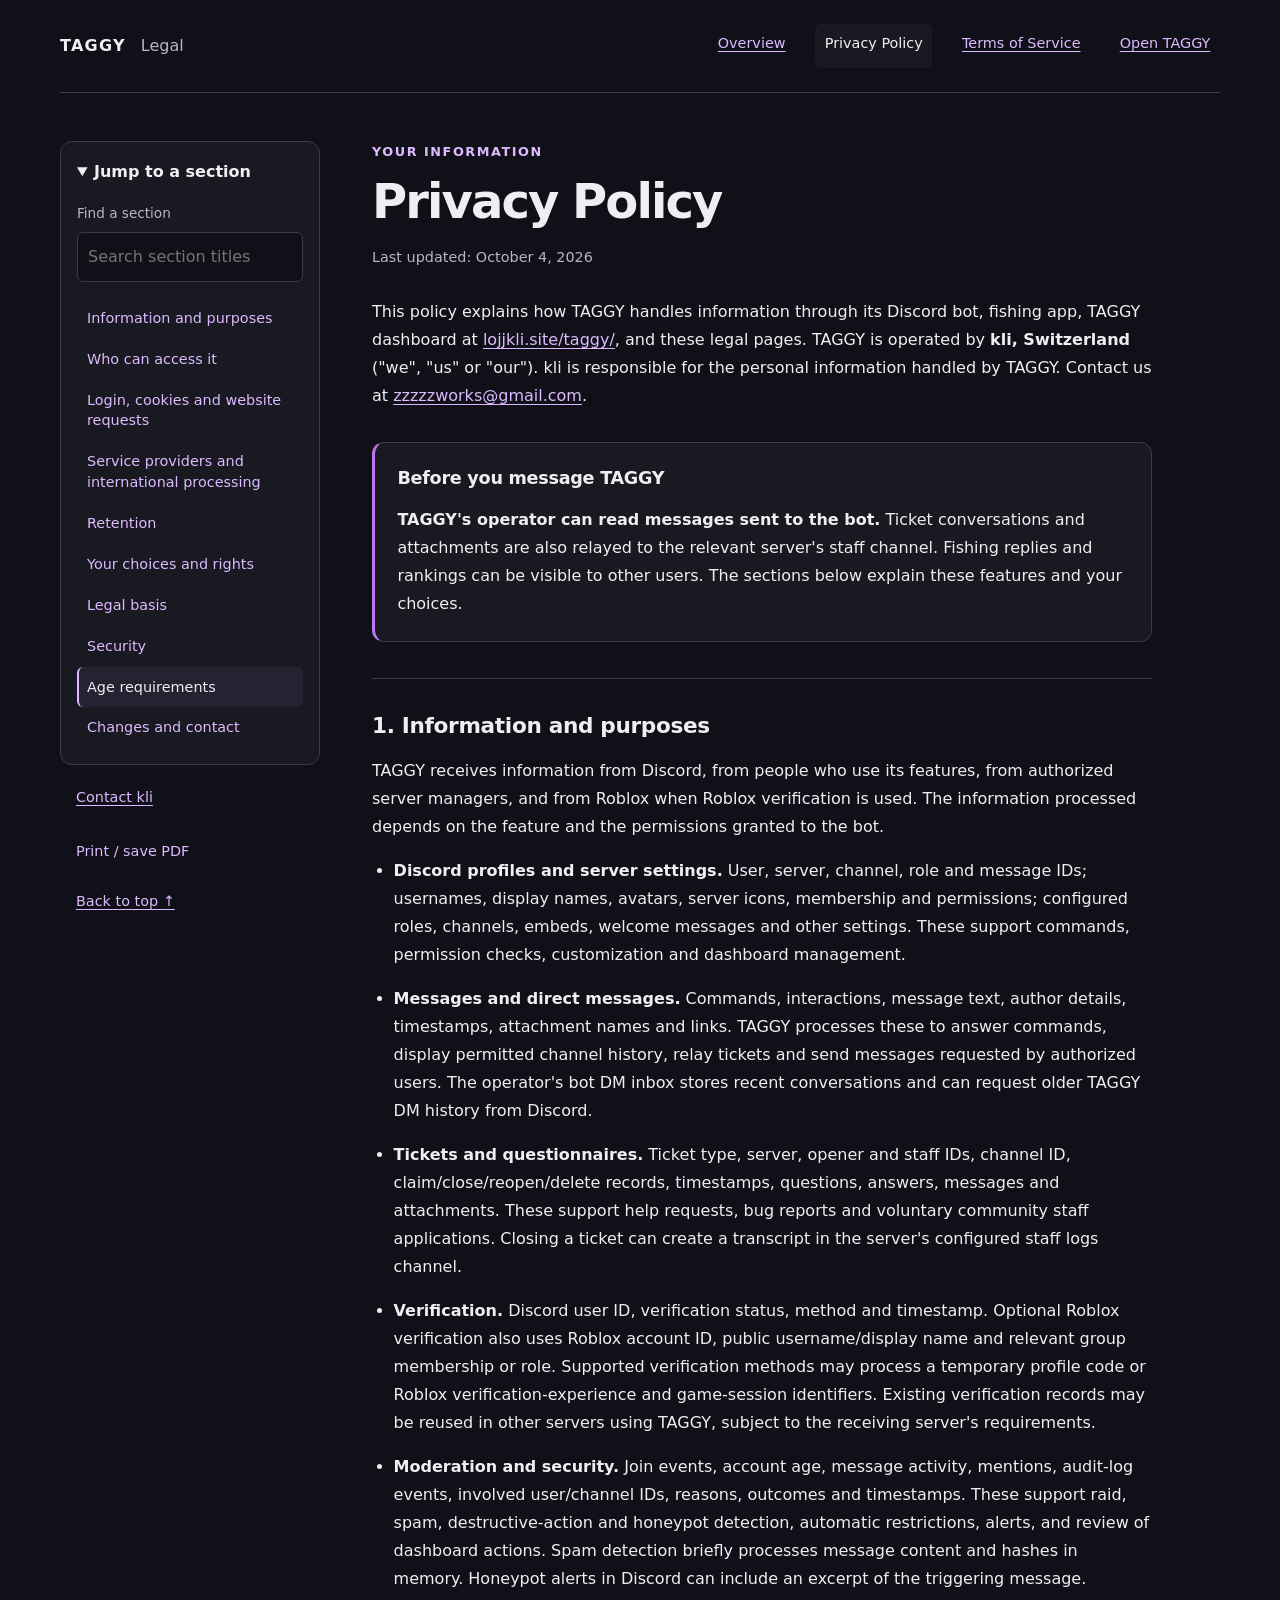
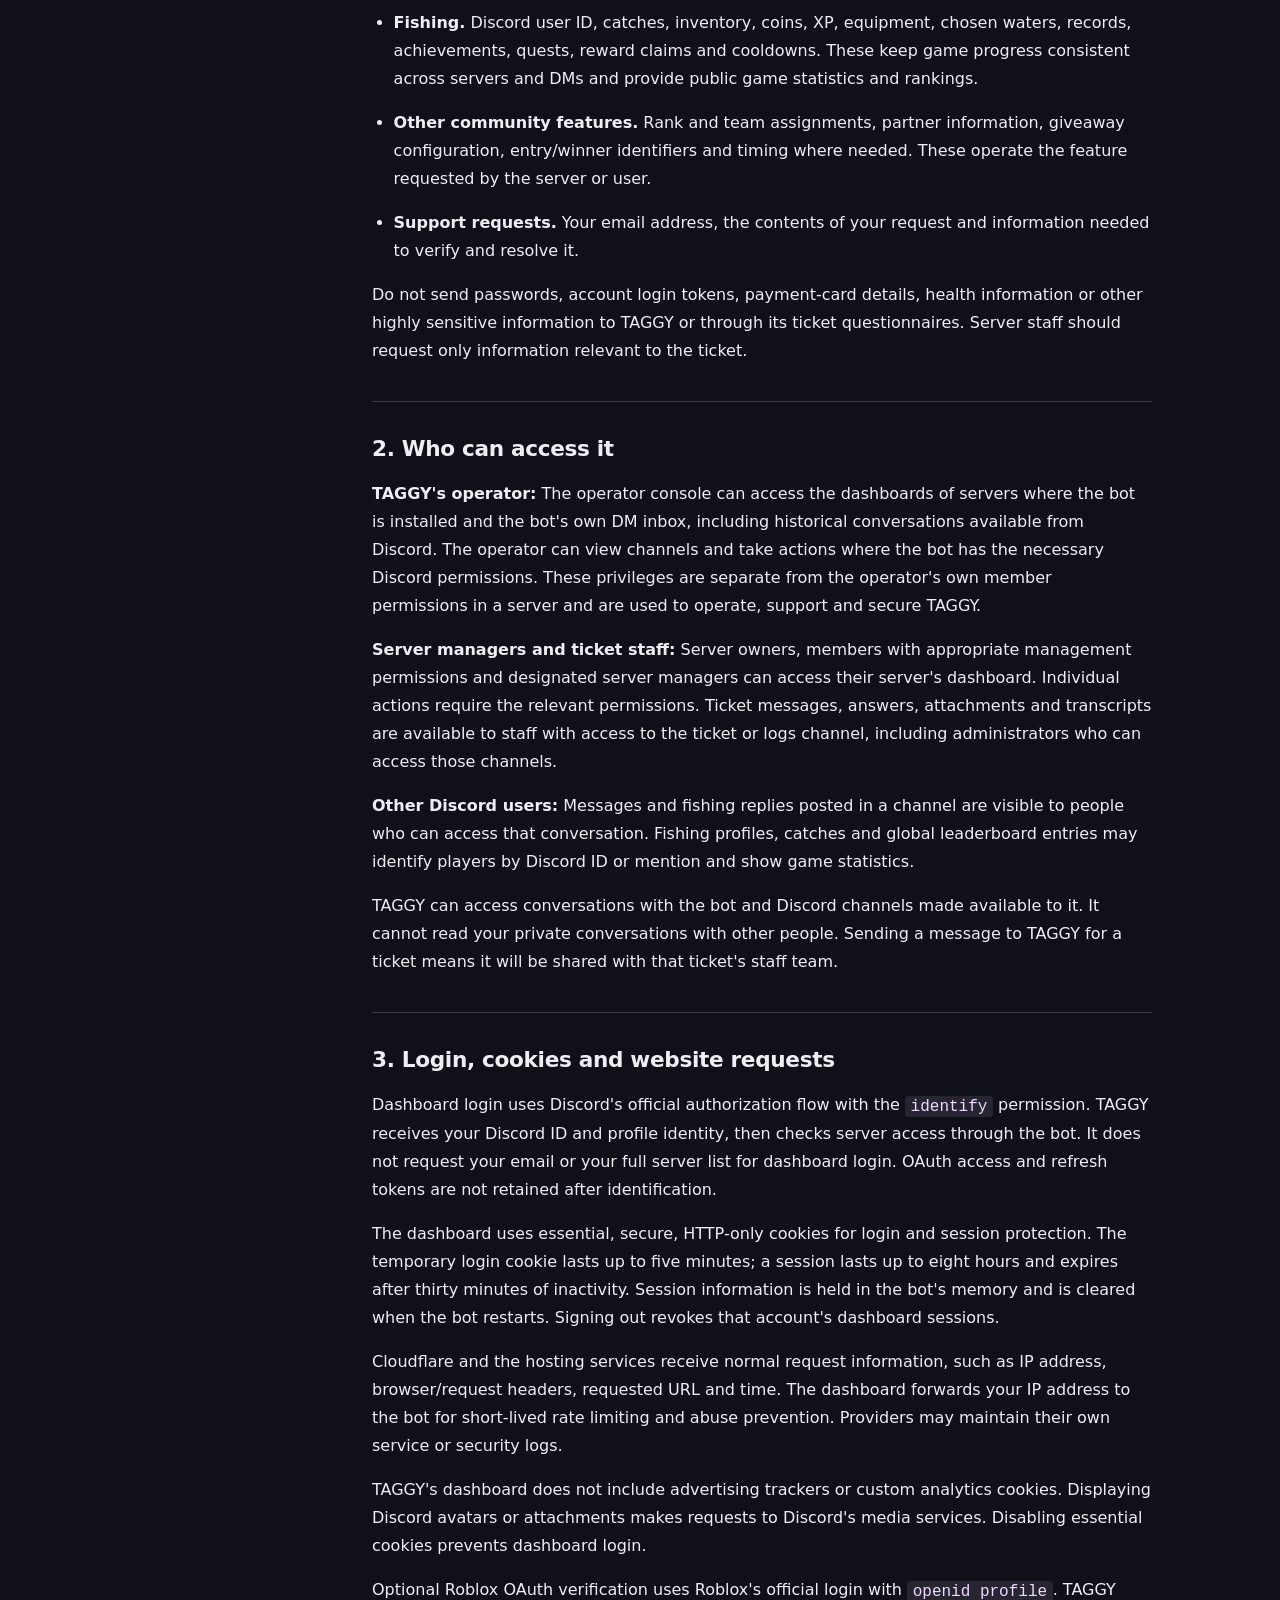
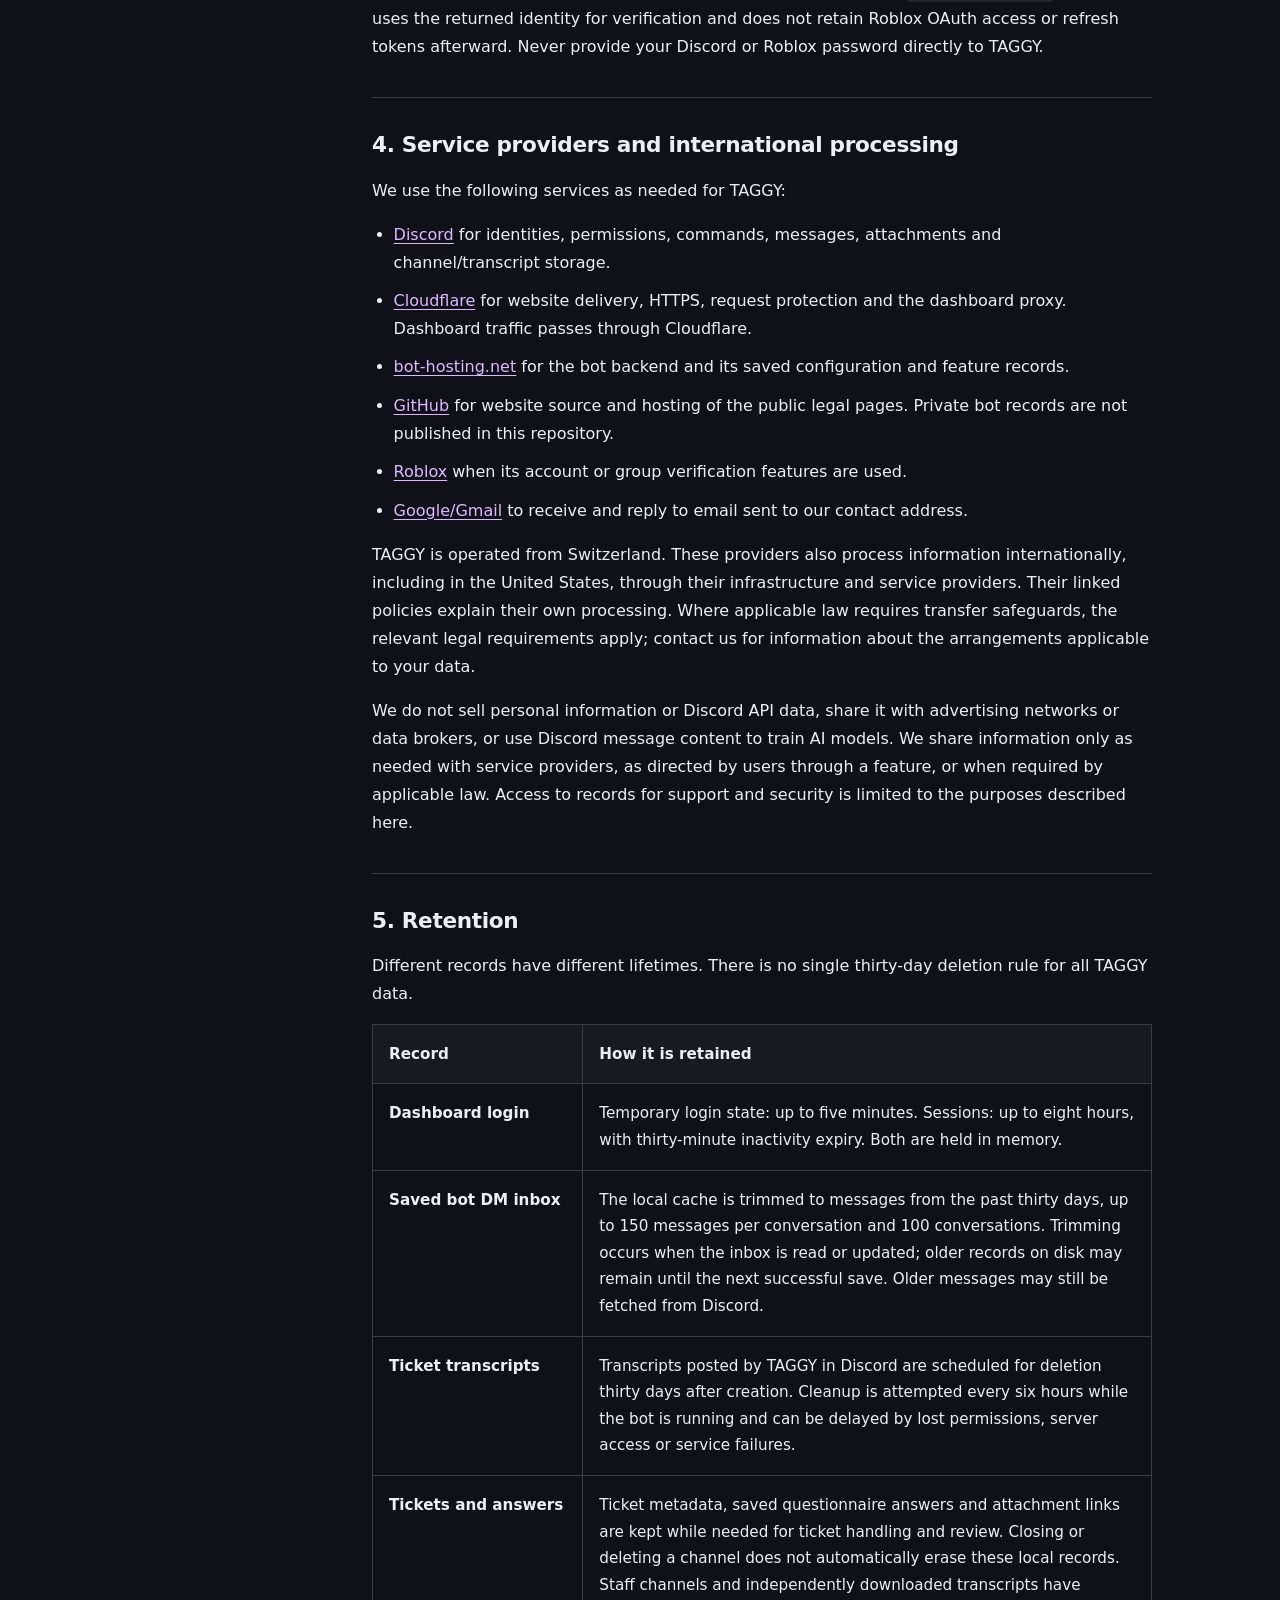
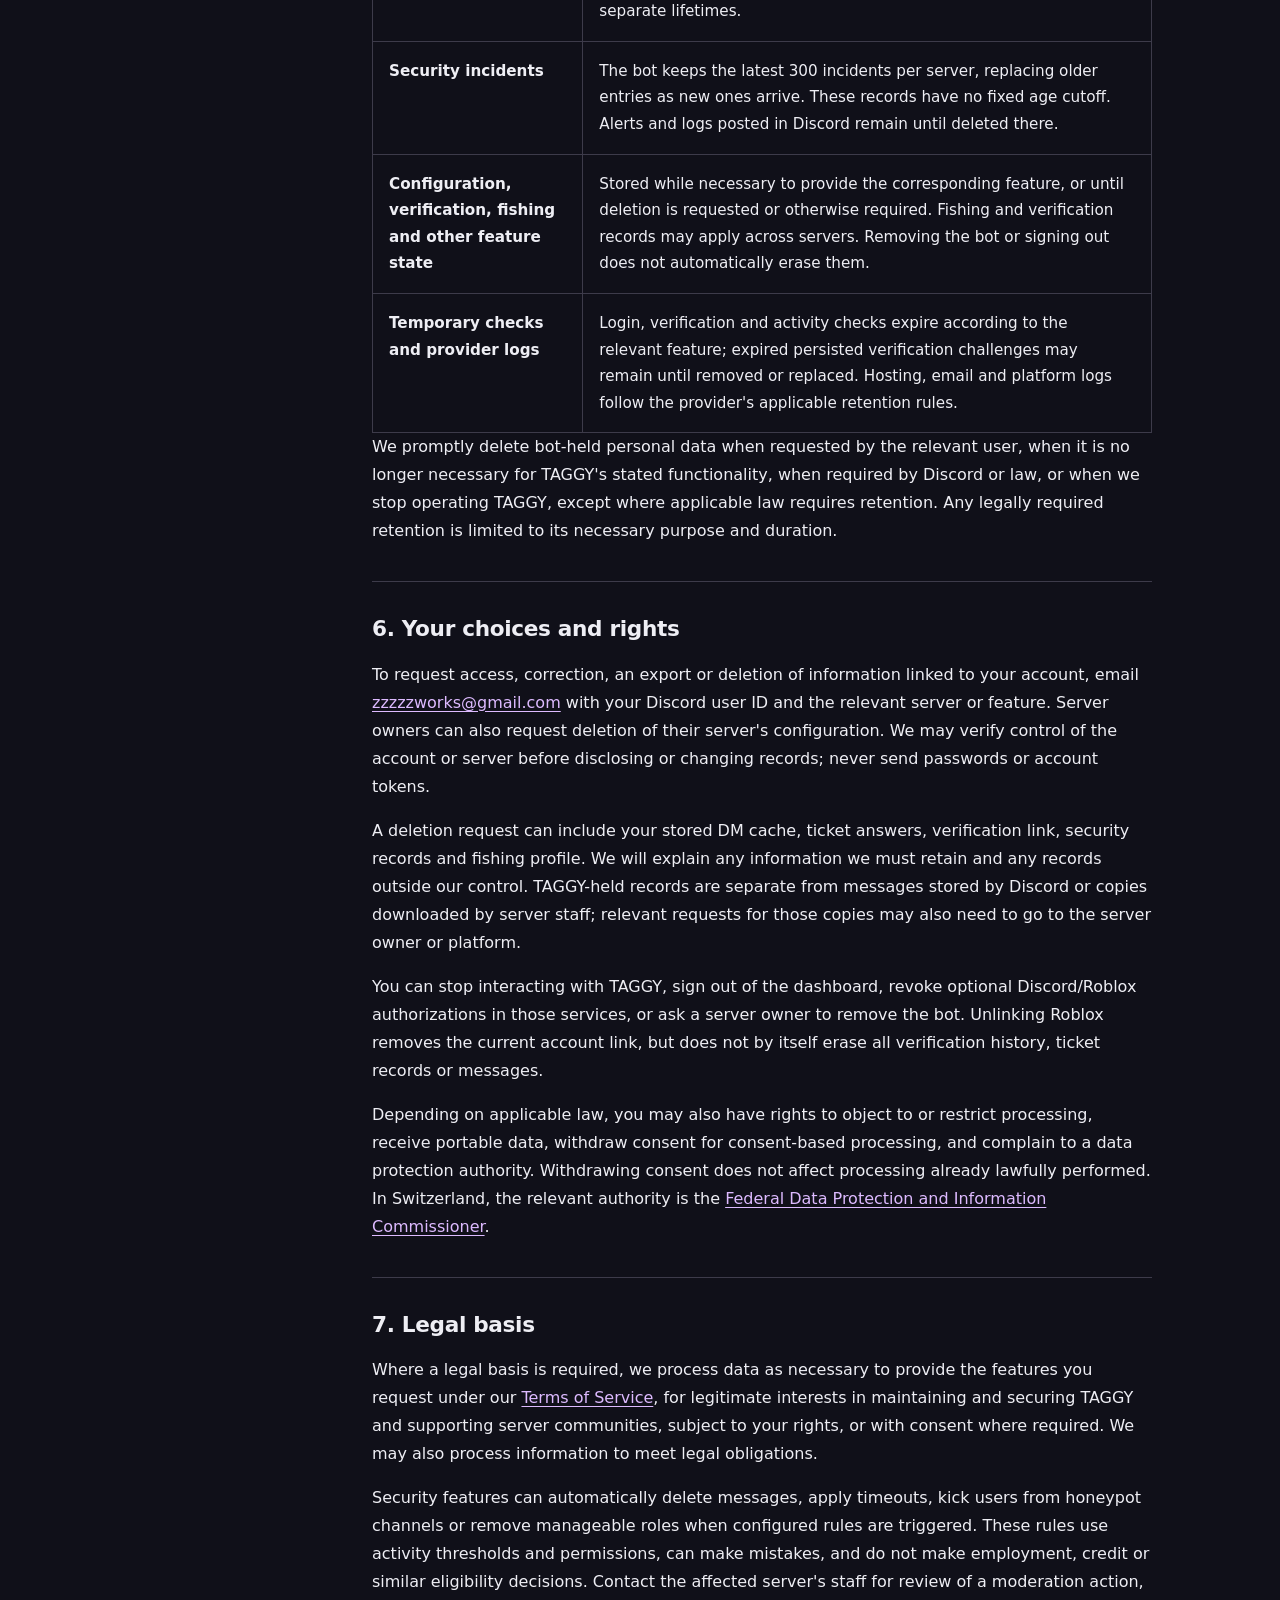
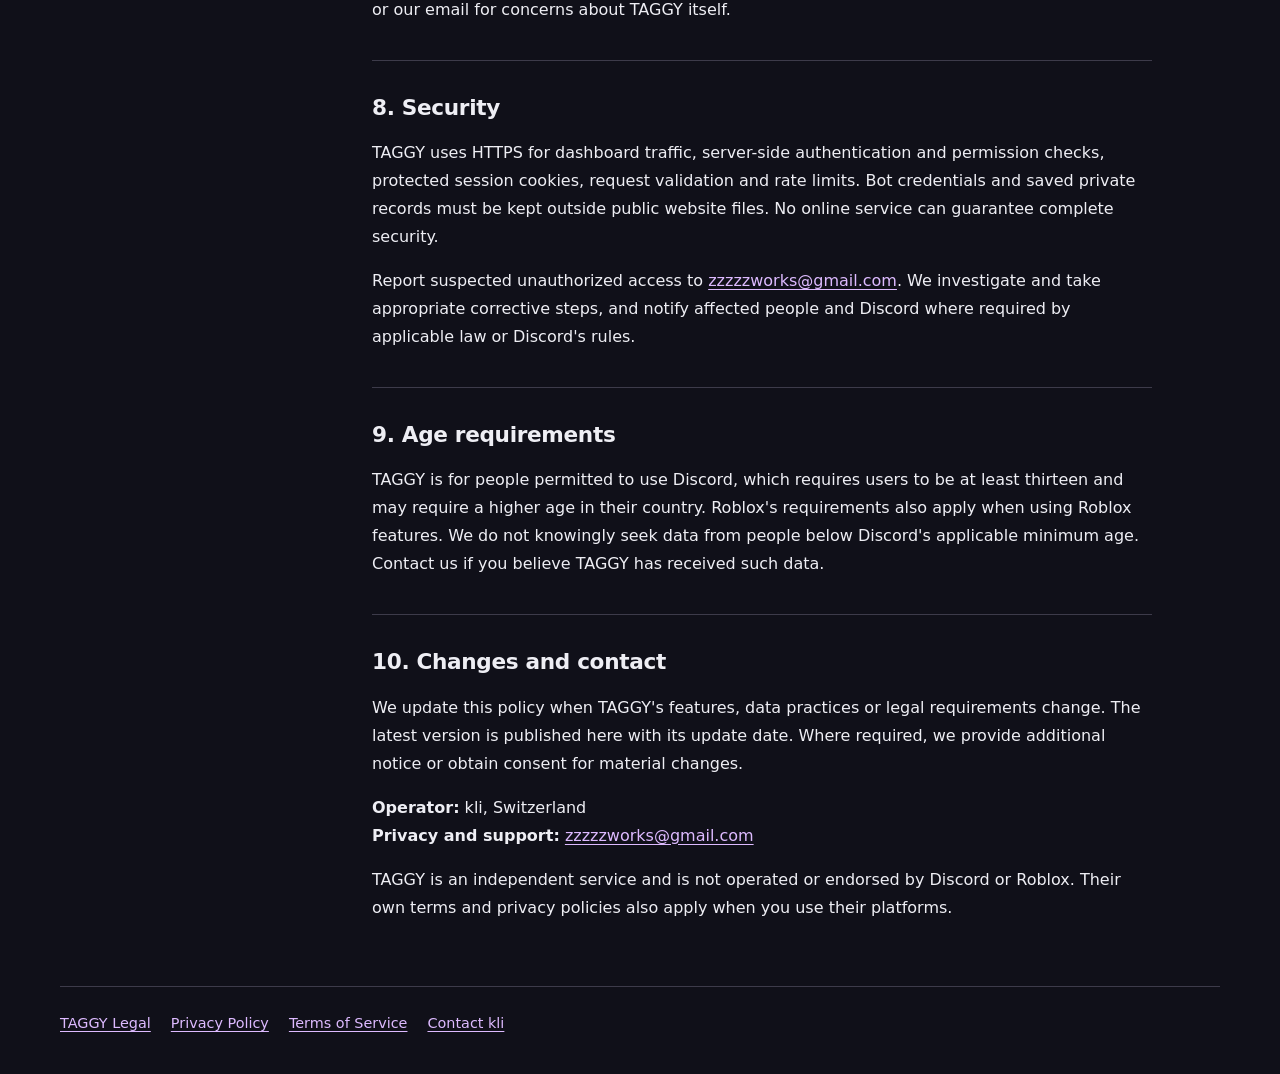
==== commit ce755e93: "Make TAGGY legal pages easier to navigate on desktop and mobile" ====
--- a/privacy.html
+++ b/privacy.html
@@ -6,14 +6,26 @@
   <meta name="description" content="How TAGGY handles Discord messages, tickets, verification, dashboard access and fishing data, and how to request deletion.">
   <title>Privacy Policy | TAGGY</title>
   <link rel="stylesheet" href="legal.css">
+  <script src="legal.js" defer></script>
 </head>
 <body>
   <a class="skip-link" href="#main-content">Skip to content</a>
   <header class="site-header">
     <a class="brand" href="index.html">TAGGY <span>Legal</span></a>
-    <nav aria-label="Main navigation"><a href="privacy.html">Privacy Policy</a><a href="terms.html">Terms of Service</a><a href="https://lojjkli.site/taggy/">Open TAGGY</a></nav>
+    <nav aria-label="Main navigation"><a href="index.html">Overview</a><a href="privacy.html" aria-current="page">Privacy Policy</a><a href="terms.html">Terms of Service</a><a href="https://lojjkli.site/taggy/">Open TAGGY</a></nav>
   </header>
-  <main id="main-content" tabindex="-1">
+  <main class="legal-page" id="main-content" tabindex="-1"><div class="legal-layout"><aside class="legal-sidebar"><details class="section-menu"><summary>Jump to a section</summary><nav aria-label="On this page"><label class="section-search">Find a section<input type="search" id="section-search" placeholder="Search section titles" autocomplete="off"></label><ol>
+      <li><a href="#information">Information and purposes</a></li>
+      <li><a href="#access">Who can access it</a></li>
+      <li><a href="#login">Login, cookies and website requests</a></li>
+      <li><a href="#providers">Service providers and international processing</a></li>
+      <li><a href="#retention">Retention</a></li>
+      <li><a href="#rights">Your choices and rights</a></li>
+      <li><a href="#legal-basis">Legal basis</a></li>
+      <li><a href="#security">Security</a></li>
+      <li><a href="#children">Age requirements</a></li>
+      <li><a href="#changes">Changes and contact</a></li>
+    </ol><p id="section-empty" hidden role="status">No sections found.</p></nav></details><div class="legal-actions"><a href="mailto:zzzzzworks@gmail.com">Contact kli</a><button type="button" id="print-policy">Print / save PDF</button><a href="#main-content">Back to top ↑</a></div></aside><article>
 
     <p class="eyebrow">Your information</p>
     <h1>Privacy Policy</h1>
@@ -24,18 +36,7 @@
       <h2>Before you message TAGGY</h2>
       <p><strong>TAGGY's operator can read messages sent to the bot.</strong> Ticket conversations and attachments are also relayed to the relevant server's staff channel. Fishing replies and rankings can be visible to other users. The sections below explain these features and your choices.</p>
     </aside>
-    <nav class="contents" aria-label="On this page"><h2>On this page</h2><ol>
-      <li><a href="#information">Information and purposes</a></li>
-      <li><a href="#access">Who can access it</a></li>
-      <li><a href="#login">Login, cookies and website requests</a></li>
-      <li><a href="#providers">Service providers and international processing</a></li>
-      <li><a href="#retention">Retention</a></li>
-      <li><a href="#rights">Your choices and rights</a></li>
-      <li><a href="#legal-basis">Legal basis</a></li>
-      <li><a href="#security">Security</a></li>
-      <li><a href="#children">Age requirements</a></li>
-      <li><a href="#changes">Changes and contact</a></li>
-    </ol></nav>
+
 
     <section id="information">
       <h2>1. Information and purposes</h2>
@@ -136,7 +137,7 @@
       <p><strong>Operator:</strong> kli, Switzerland<br><strong>Privacy and support:</strong> <a href="mailto:zzzzzworks@gmail.com">zzzzzworks@gmail.com</a></p>
       <p>TAGGY is an independent service and is not operated or endorsed by Discord or Roblox. Their own terms and privacy policies also apply when you use their platforms.</p>
     </section>
-  </main>
+</article></div>  </main>
   <footer><a href="index.html">TAGGY Legal</a><a href="privacy.html">Privacy Policy</a><a href="terms.html">Terms of Service</a><a href="mailto:zzzzzworks@gmail.com">Contact kli</a></footer>
 </body>
 </html>
--- a/legal.css
+++ b/legal.css
@@ -68,3 +68,29 @@
   .table-wrap { overflow: visible; }
   code { background: white; color: black; }
 }
+
+.site-header,footer {width:min(100% - 2.5rem,1160px);}
+.site-header nav a {padding:.45rem .6rem;min-height:44px;}
+.site-header nav [aria-current=page] {color:var(--text);background:var(--panel);border-radius:6px;text-decoration:none;}
+.legal-page {width:min(100% - 2.5rem,1160px);}
+.legal-layout {display:grid;grid-template-columns:260px minmax(0,1fr);gap:52px;align-items:start;}
+.legal-layout article {min-width:0;max-width:780px;}
+.legal-sidebar {position:sticky;top:24px;}
+.section-menu {background:var(--panel);border:1px solid var(--line);border-radius:12px;overflow:hidden;}
+.section-menu summary {padding:16px;font-weight:700;cursor:pointer;}
+.section-menu nav {padding:0 16px 16px;max-height:65vh;overflow-y:auto;}
+.section-menu ol {list-style:none;padding:0;margin:16px 0 0;}
+.section-menu li {margin:0;}
+.section-menu a {display:block;font-size:.9rem;line-height:1.45;padding:10px 8px;text-decoration:none;border-radius:6px;border-left:2px solid transparent;}
+.section-menu a:hover,.section-menu a[aria-current=location] {background:#c997ff12;border-left-color:var(--link);color:var(--text);}
+.section-search {display:block;color:var(--muted);font-size:.85rem;}
+.section-search input {width:100%;min-width:0;border:1px solid var(--line);background:var(--background);color:var(--text);border-radius:6px;padding:10px;margin-top:6px;font:inherit;font-size:16px;}
+.legal-actions {display:flex;gap:8px;flex-direction:column;padding:12px 8px;}
+.legal-actions a,.legal-actions button {min-height:44px;padding:8px;text-align:left;font:inherit;font-size:.9rem;}
+.legal-actions button {background:transparent;border:0;color:var(--link);cursor:pointer;}
+input:focus-visible,button:focus-visible,summary:focus-visible {outline:3px solid var(--link);outline-offset:3px;}
+[hidden] {display:none!important;}
+.quick-grid {display:grid;grid-template-columns:repeat(2,minmax(0,1fr));gap:10px;}
+.quick-grid a {padding:14px;background:var(--panel);border:1px solid var(--line);border-radius:8px;}
+@media(max-width:850px){.legal-layout{grid-template-columns:minmax(0,1fr);gap:24px;}.legal-sidebar{position:static;}.legal-actions{flex-direction:row;flex-wrap:wrap;}.section-menu nav{max-height:50vh;}.quick-grid{grid-template-columns:minmax(0,1fr);}.site-header nav{gap:4px;}.site-header nav a{font-size:.85rem;}.legal-layout article{max-width:none;}}
+@media print{.legal-sidebar{display:none;}.legal-layout{display:block;}.legal-page{width:100%;}.legal-layout article{max-width:none;}}
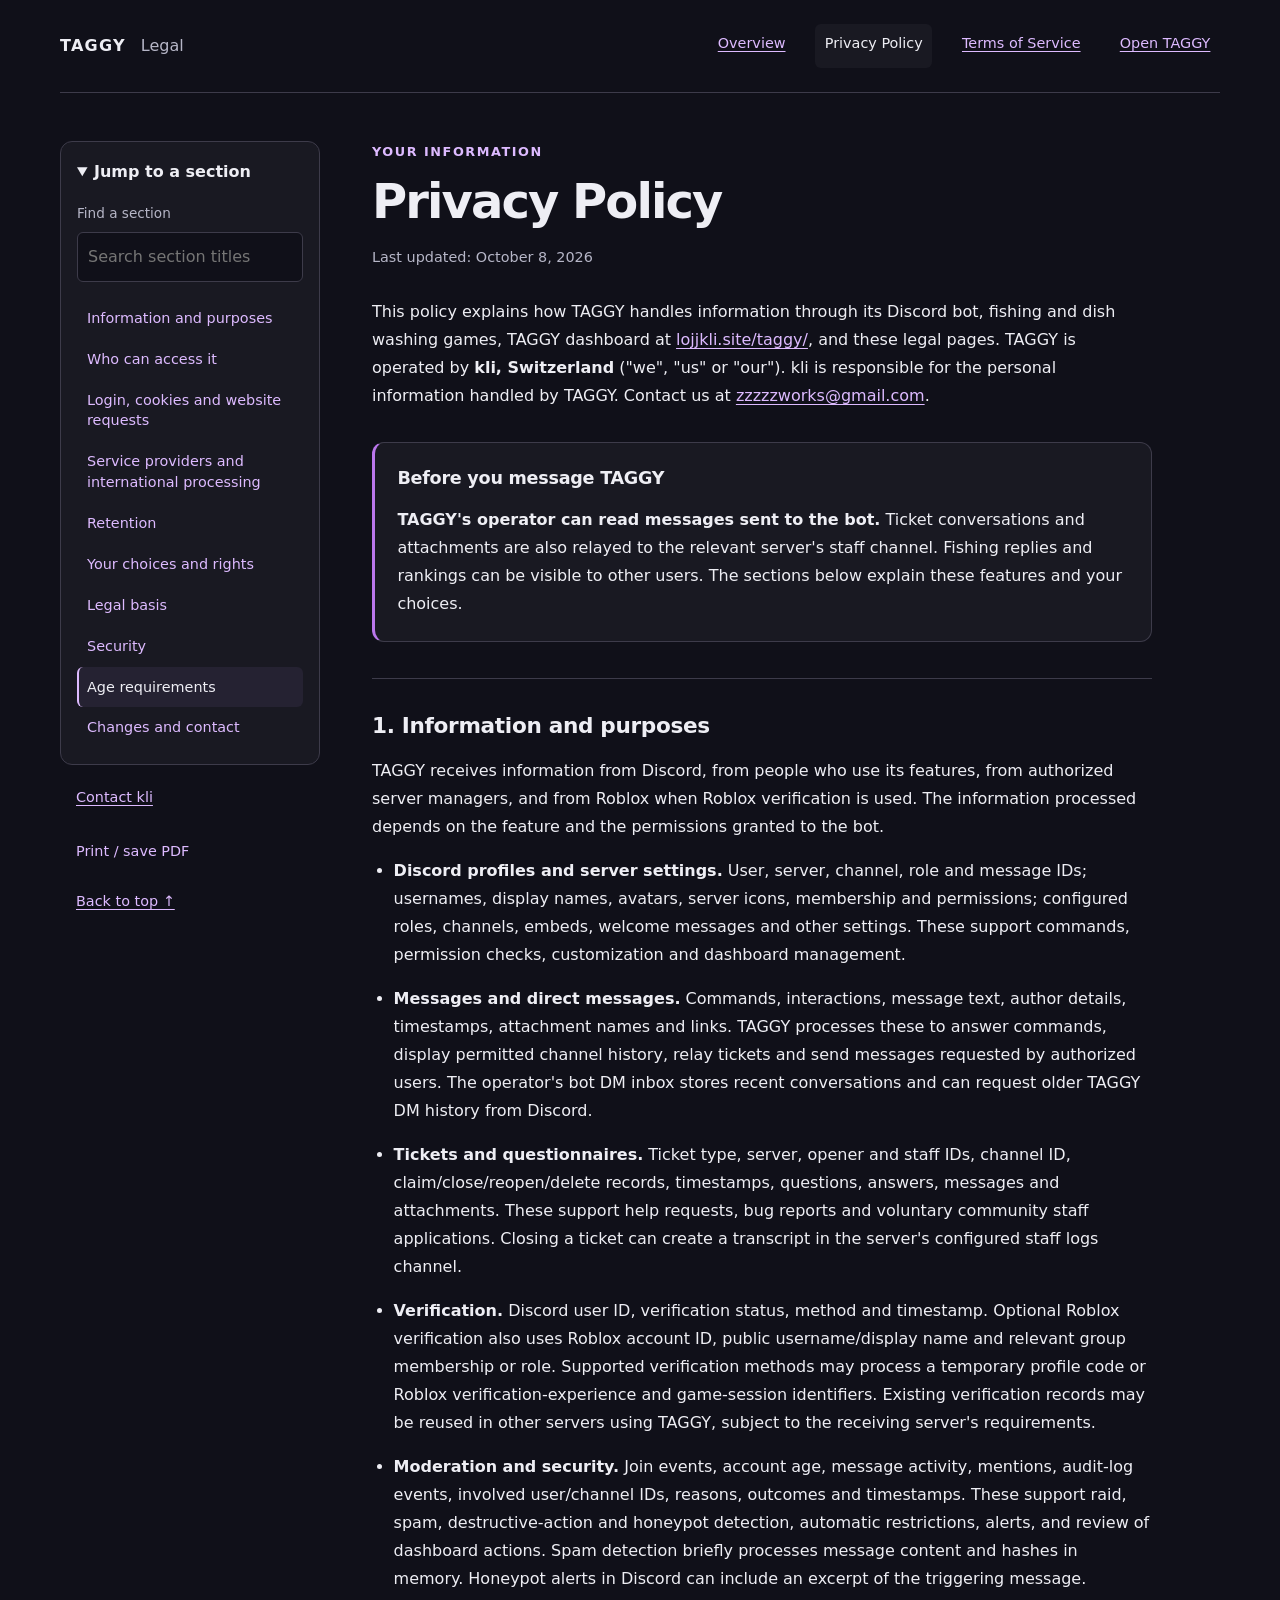
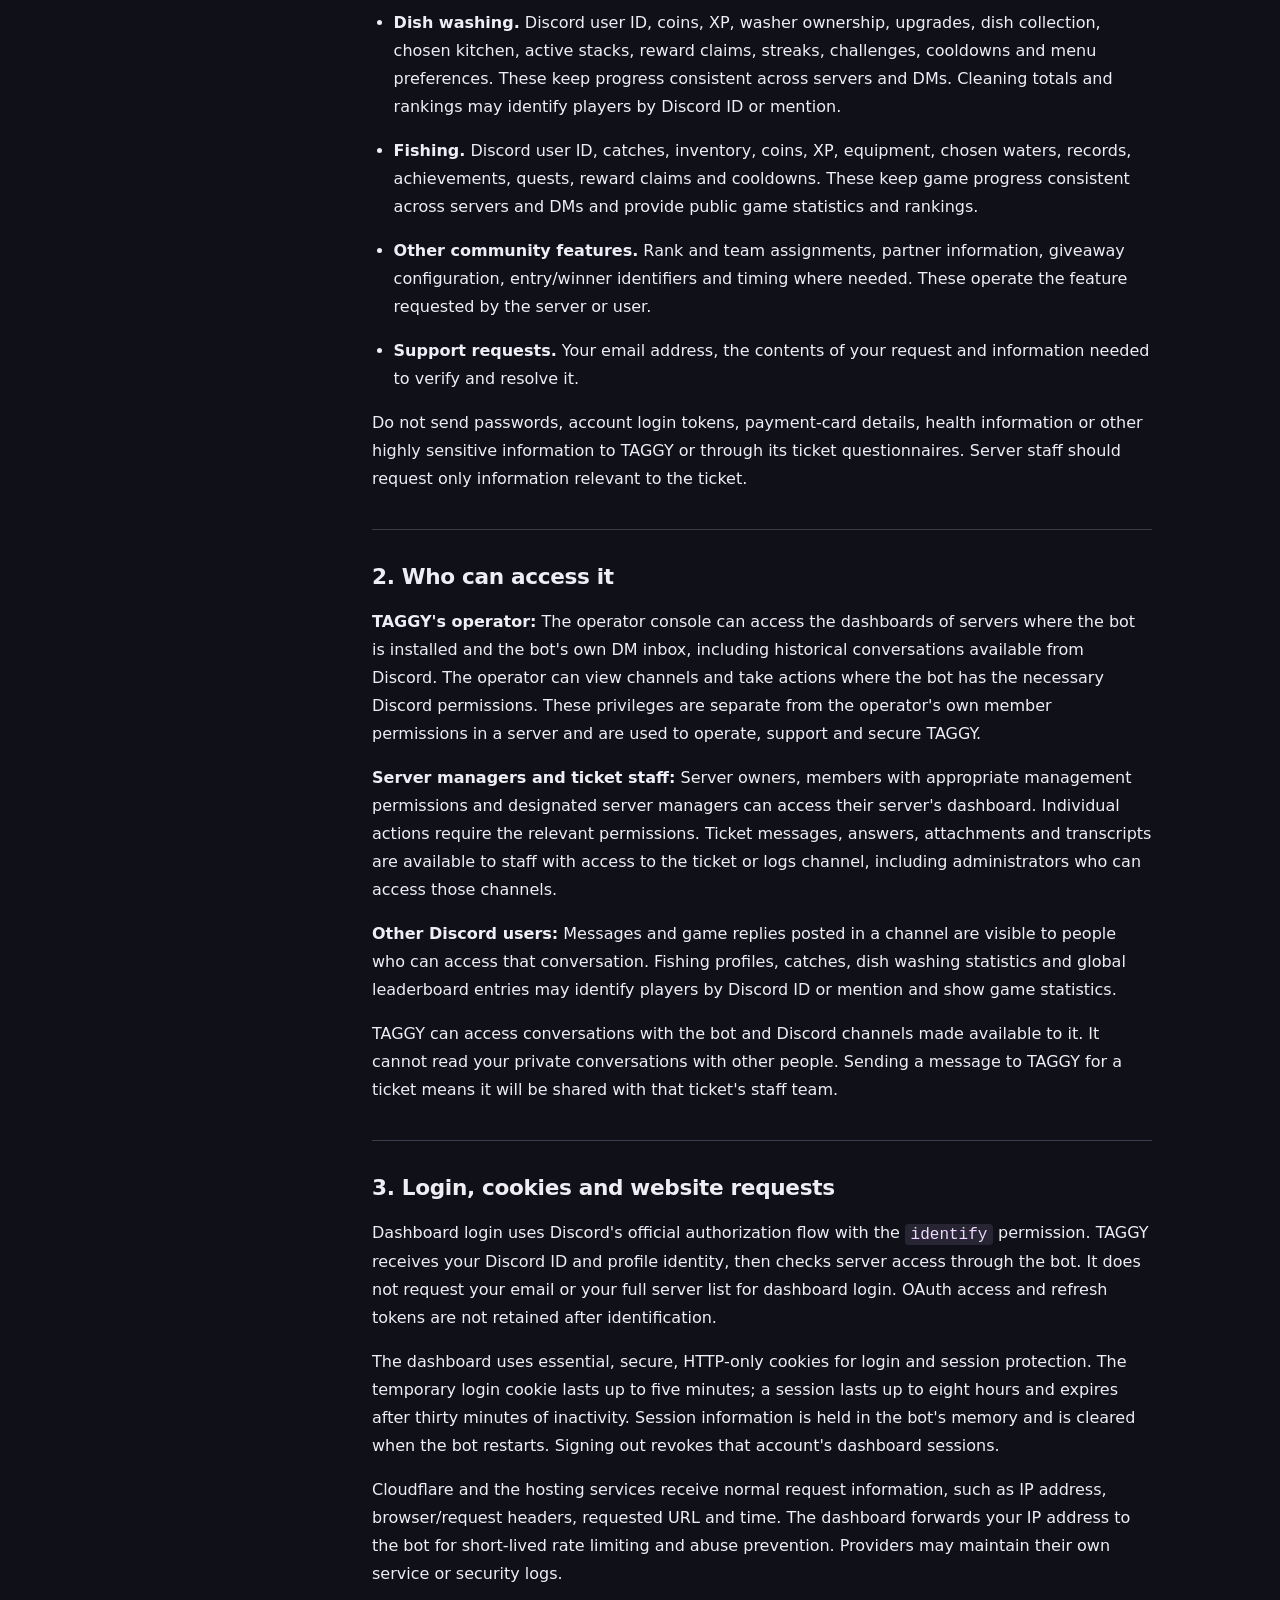
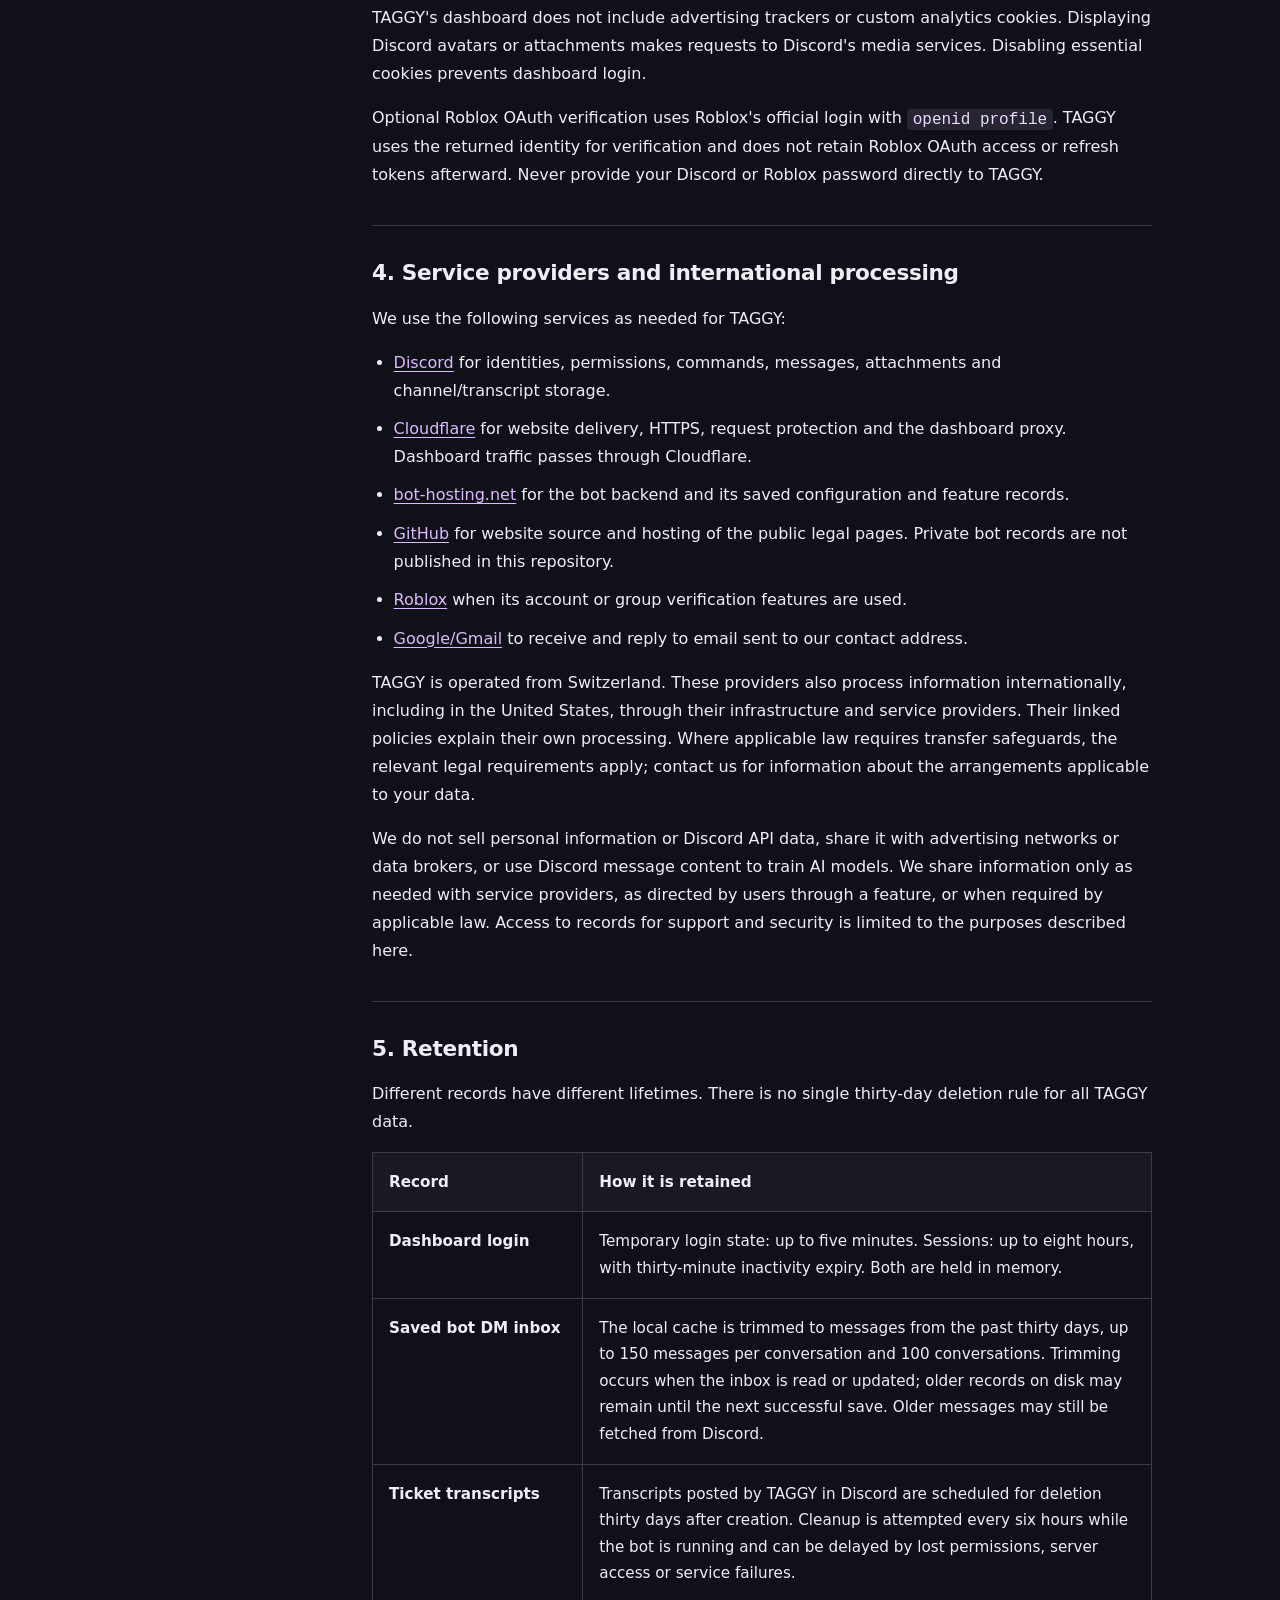
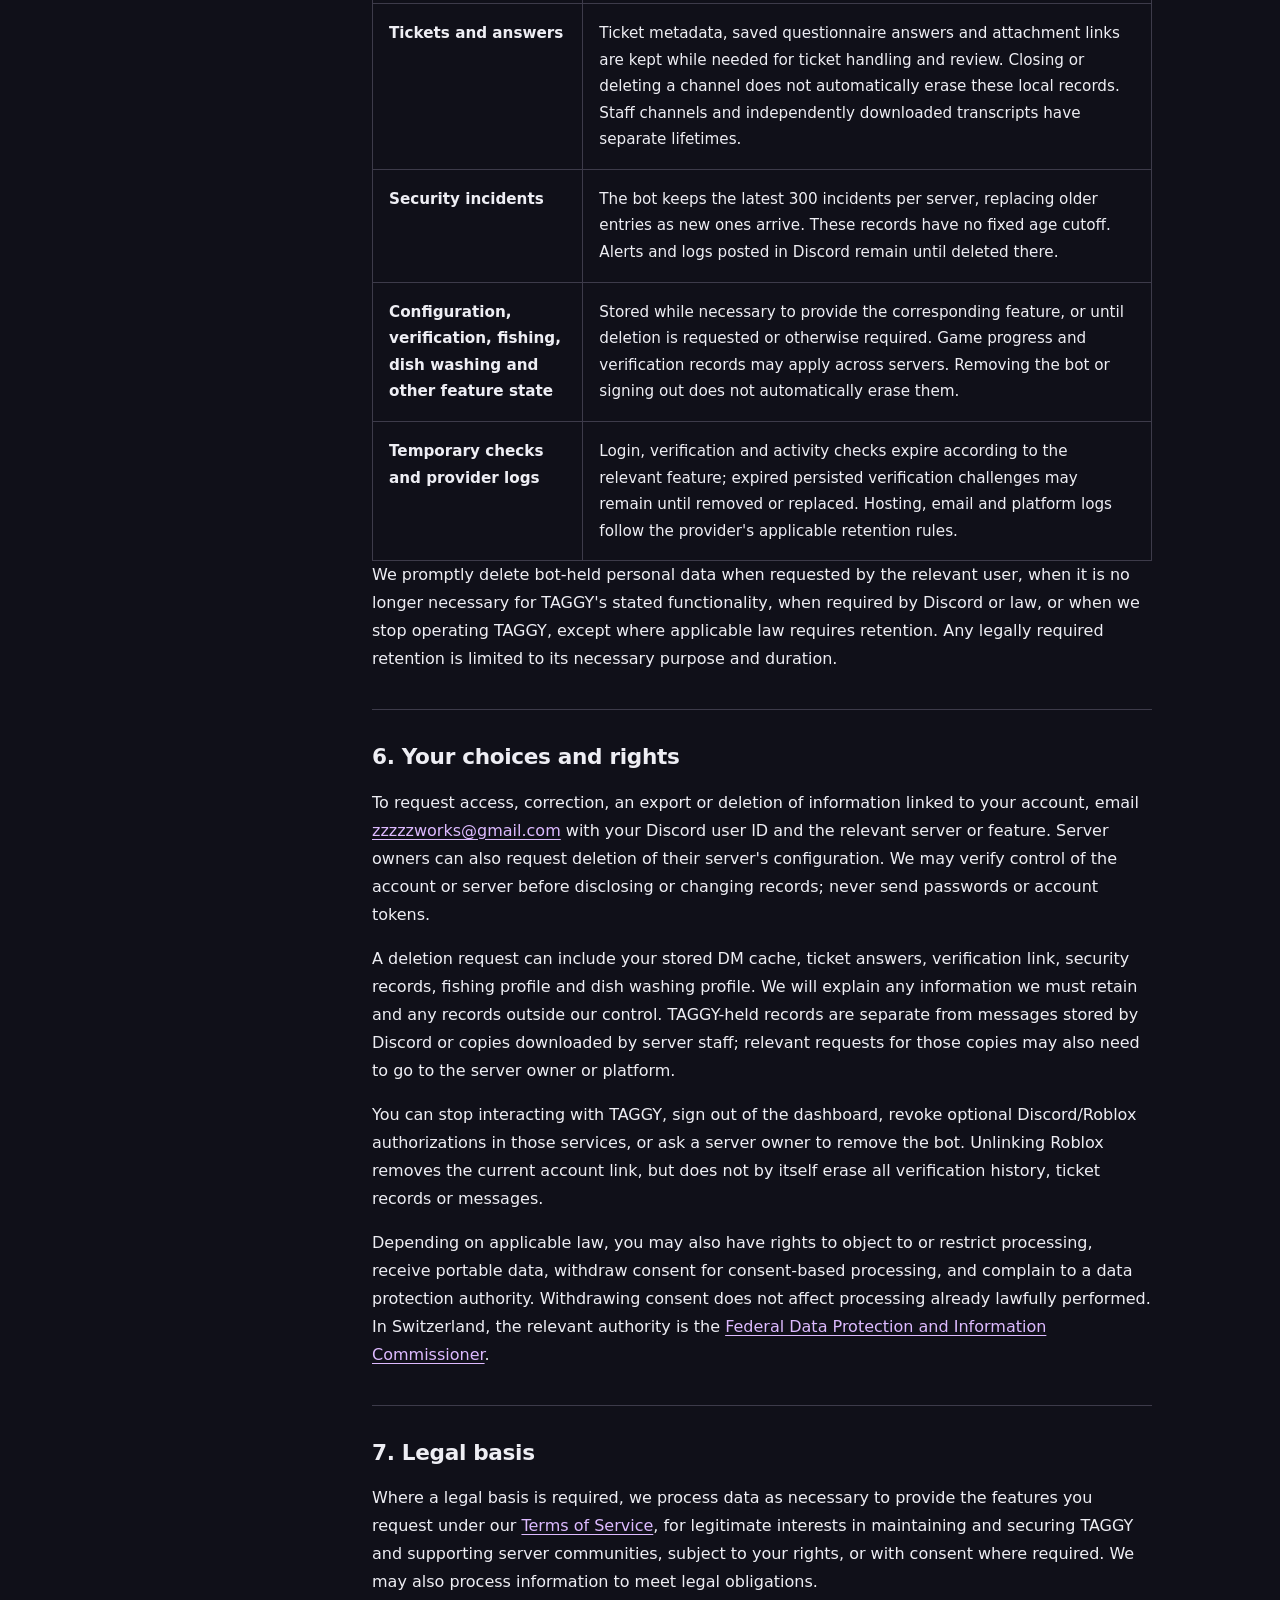
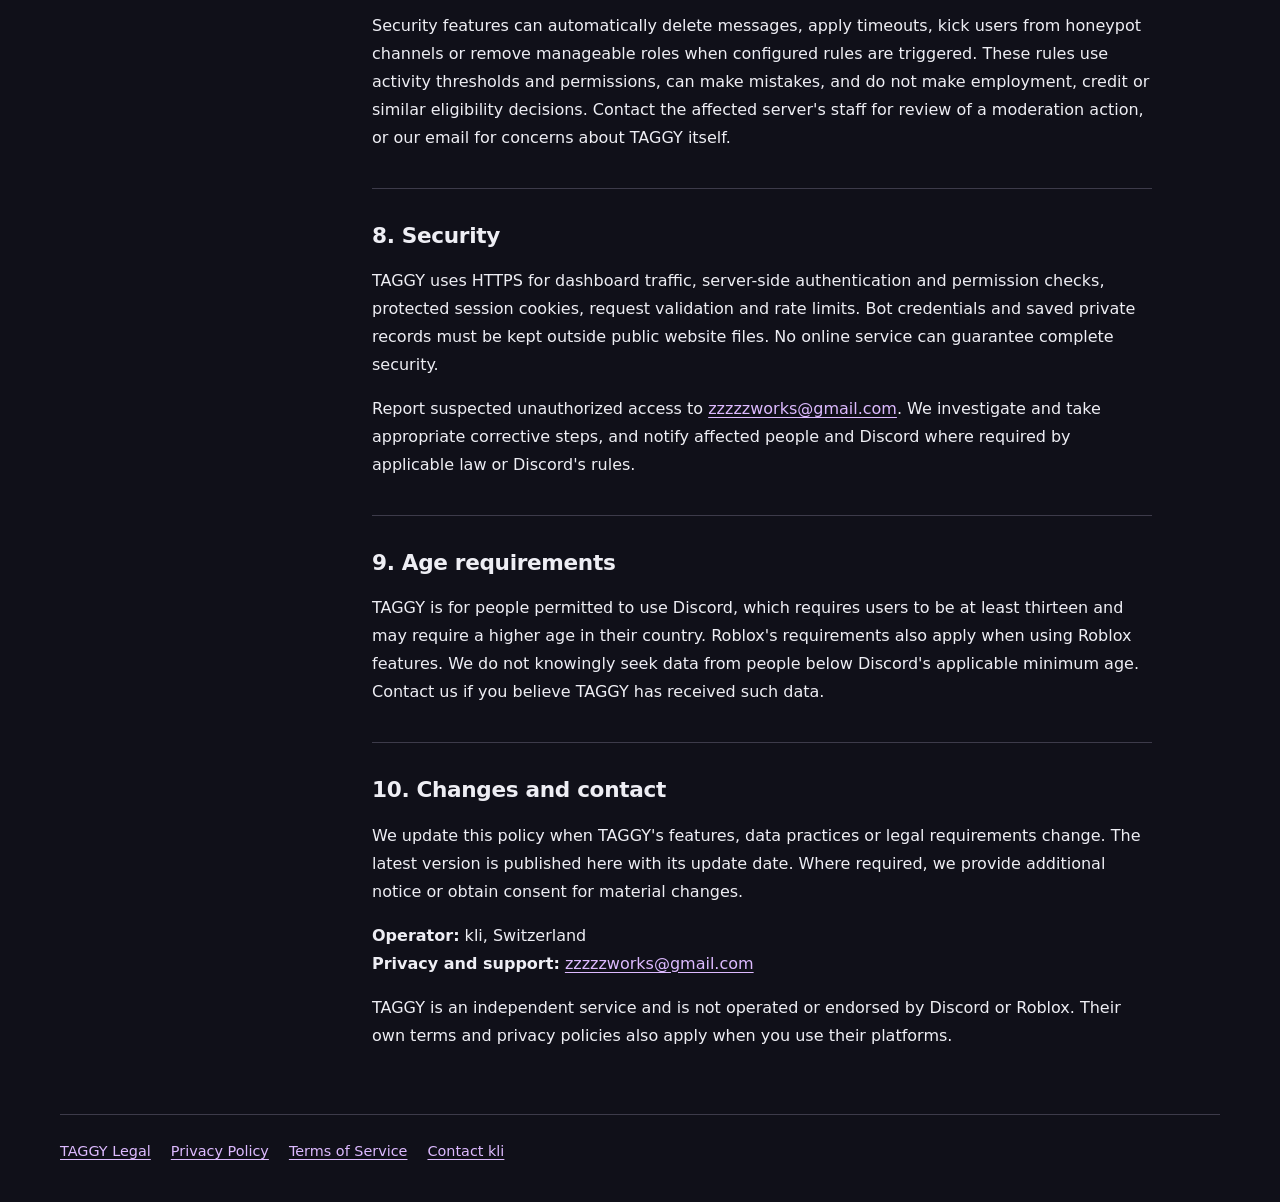
==== commit cdd2d4cf: "Describe dish washing progress, rankings and virtual items" ====
--- a/privacy.html
+++ b/privacy.html
@@ -29,8 +29,8 @@
 
     <p class="eyebrow">Your information</p>
     <h1>Privacy Policy</h1>
-    <p class="updated">Last updated: <time datetime="2026-10-04">October 4, 2026</time></p>
-    <p>This policy explains how TAGGY handles information through its Discord bot, fishing app, TAGGY dashboard at <a href="https://lojjkli.site/taggy/">lojjkli.site/taggy/</a>, and these legal pages. TAGGY is operated by <strong>kli, Switzerland</strong> ("we", "us" or "our"). kli is responsible for the personal information handled by TAGGY. Contact us at <a href="mailto:zzzzzworks@gmail.com">zzzzzworks@gmail.com</a>.</p>
+    <p class="updated">Last updated: <time datetime="2026-10-08">October 8, 2026</time></p>
+    <p>This policy explains how TAGGY handles information through its Discord bot, fishing and dish washing games, TAGGY dashboard at <a href="https://lojjkli.site/taggy/">lojjkli.site/taggy/</a>, and these legal pages. TAGGY is operated by <strong>kli, Switzerland</strong> ("we", "us" or "our"). kli is responsible for the personal information handled by TAGGY. Contact us at <a href="mailto:zzzzzworks@gmail.com">zzzzzworks@gmail.com</a>.</p>
 
     <aside class="callout" aria-label="Key privacy information">
       <h2>Before you message TAGGY</h2>
@@ -47,6 +47,7 @@
         <li><strong>Tickets and questionnaires.</strong> Ticket type, server, opener and staff IDs, channel ID, claim/close/reopen/delete records, timestamps, questions, answers, messages and attachments. These support help requests, bug reports and voluntary community staff applications. Closing a ticket can create a transcript in the server's configured staff logs channel.</li>
         <li><strong>Verification.</strong> Discord user ID, verification status, method and timestamp. Optional Roblox verification also uses Roblox account ID, public username/display name and relevant group membership or role. Supported verification methods may process a temporary profile code or Roblox verification-experience and game-session identifiers. Existing verification records may be reused in other servers using TAGGY, subject to the receiving server's requirements.</li>
         <li><strong>Moderation and security.</strong> Join events, account age, message activity, mentions, audit-log events, involved user/channel IDs, reasons, outcomes and timestamps. These support raid, spam, destructive-action and honeypot detection, automatic restrictions, alerts, and review of dashboard actions. Spam detection briefly processes message content and hashes in memory. Honeypot alerts in Discord can include an excerpt of the triggering message.</li>
+        <li><strong>Dish washing.</strong> Discord user ID, coins, XP, washer ownership, upgrades, dish collection, chosen kitchen, active stacks, reward claims, streaks, challenges, cooldowns and menu preferences. These keep progress consistent across servers and DMs. Cleaning totals and rankings may identify players by Discord ID or mention.</li>
         <li><strong>Fishing.</strong> Discord user ID, catches, inventory, coins, XP, equipment, chosen waters, records, achievements, quests, reward claims and cooldowns. These keep game progress consistent across servers and DMs and provide public game statistics and rankings.</li>
         <li><strong>Other community features.</strong> Rank and team assignments, partner information, giveaway configuration, entry/winner identifiers and timing where needed. These operate the feature requested by the server or user.</li>
         <li><strong>Support requests.</strong> Your email address, the contents of your request and information needed to verify and resolve it.</li>
@@ -58,7 +59,7 @@
       <h2>2. Who can access it</h2>
       <p><strong>TAGGY's operator:</strong> The operator console can access the dashboards of servers where the bot is installed and the bot's own DM inbox, including historical conversations available from Discord. The operator can view channels and take actions where the bot has the necessary Discord permissions. These privileges are separate from the operator's own member permissions in a server and are used to operate, support and secure TAGGY.</p>
       <p><strong>Server managers and ticket staff:</strong> Server owners, members with appropriate management permissions and designated server managers can access their server's dashboard. Individual actions require the relevant permissions. Ticket messages, answers, attachments and transcripts are available to staff with access to the ticket or logs channel, including administrators who can access those channels.</p>
-      <p><strong>Other Discord users:</strong> Messages and fishing replies posted in a channel are visible to people who can access that conversation. Fishing profiles, catches and global leaderboard entries may identify players by Discord ID or mention and show game statistics.</p>
+      <p><strong>Other Discord users:</strong> Messages and game replies posted in a channel are visible to people who can access that conversation. Fishing profiles, catches, dish washing statistics and global leaderboard entries may identify players by Discord ID or mention and show game statistics.</p>
       <p>TAGGY can access conversations with the bot and Discord channels made available to it. It cannot read your private conversations with other people. Sending a message to TAGGY for a ticket means it will be shared with that ticket's staff team.</p>
     </section>
 
@@ -98,7 +99,7 @@
             <tr><th scope="row">Ticket transcripts</th><td>Transcripts posted by TAGGY in Discord are scheduled for deletion thirty days after creation. Cleanup is attempted every six hours while the bot is running and can be delayed by lost permissions, server access or service failures.</td></tr>
             <tr><th scope="row">Tickets and answers</th><td>Ticket metadata, saved questionnaire answers and attachment links are kept while needed for ticket handling and review. Closing or deleting a channel does not automatically erase these local records. Staff channels and independently downloaded transcripts have separate lifetimes.</td></tr>
             <tr><th scope="row">Security incidents</th><td>The bot keeps the latest 300 incidents per server, replacing older entries as new ones arrive. These records have no fixed age cutoff. Alerts and logs posted in Discord remain until deleted there.</td></tr>
-            <tr><th scope="row">Configuration, verification, fishing and other feature state</th><td>Stored while necessary to provide the corresponding feature, or until deletion is requested or otherwise required. Fishing and verification records may apply across servers. Removing the bot or signing out does not automatically erase them.</td></tr>
+            <tr><th scope="row">Configuration, verification, fishing, dish washing and other feature state</th><td>Stored while necessary to provide the corresponding feature, or until deletion is requested or otherwise required. Game progress and verification records may apply across servers. Removing the bot or signing out does not automatically erase them.</td></tr>
             <tr><th scope="row">Temporary checks and provider logs</th><td>Login, verification and activity checks expire according to the relevant feature; expired persisted verification challenges may remain until removed or replaced. Hosting, email and platform logs follow the provider's applicable retention rules.</td></tr>
           </tbody>
         </table>
@@ -109,7 +110,7 @@
     <section id="rights">
       <h2>6. Your choices and rights</h2>
       <p>To request access, correction, an export or deletion of information linked to your account, email <a href="mailto:zzzzzworks@gmail.com">zzzzzworks@gmail.com</a> with your Discord user ID and the relevant server or feature. Server owners can also request deletion of their server's configuration. We may verify control of the account or server before disclosing or changing records; never send passwords or account tokens.</p>
-      <p>A deletion request can include your stored DM cache, ticket answers, verification link, security records and fishing profile. We will explain any information we must retain and any records outside our control. TAGGY-held records are separate from messages stored by Discord or copies downloaded by server staff; relevant requests for those copies may also need to go to the server owner or platform.</p>
+      <p>A deletion request can include your stored DM cache, ticket answers, verification link, security records, fishing profile and dish washing profile. We will explain any information we must retain and any records outside our control. TAGGY-held records are separate from messages stored by Discord or copies downloaded by server staff; relevant requests for those copies may also need to go to the server owner or platform.</p>
       <p>You can stop interacting with TAGGY, sign out of the dashboard, revoke optional Discord/Roblox authorizations in those services, or ask a server owner to remove the bot. Unlinking Roblox removes the current account link, but does not by itself erase all verification history, ticket records or messages.</p>
       <p>Depending on applicable law, you may also have rights to object to or restrict processing, receive portable data, withdraw consent for consent-based processing, and complain to a data protection authority. Withdrawing consent does not affect processing already lawfully performed. In Switzerland, the relevant authority is the <a href="https://www.edoeb.admin.ch/en">Federal Data Protection and Information Commissioner</a>.</p>
     </section>
